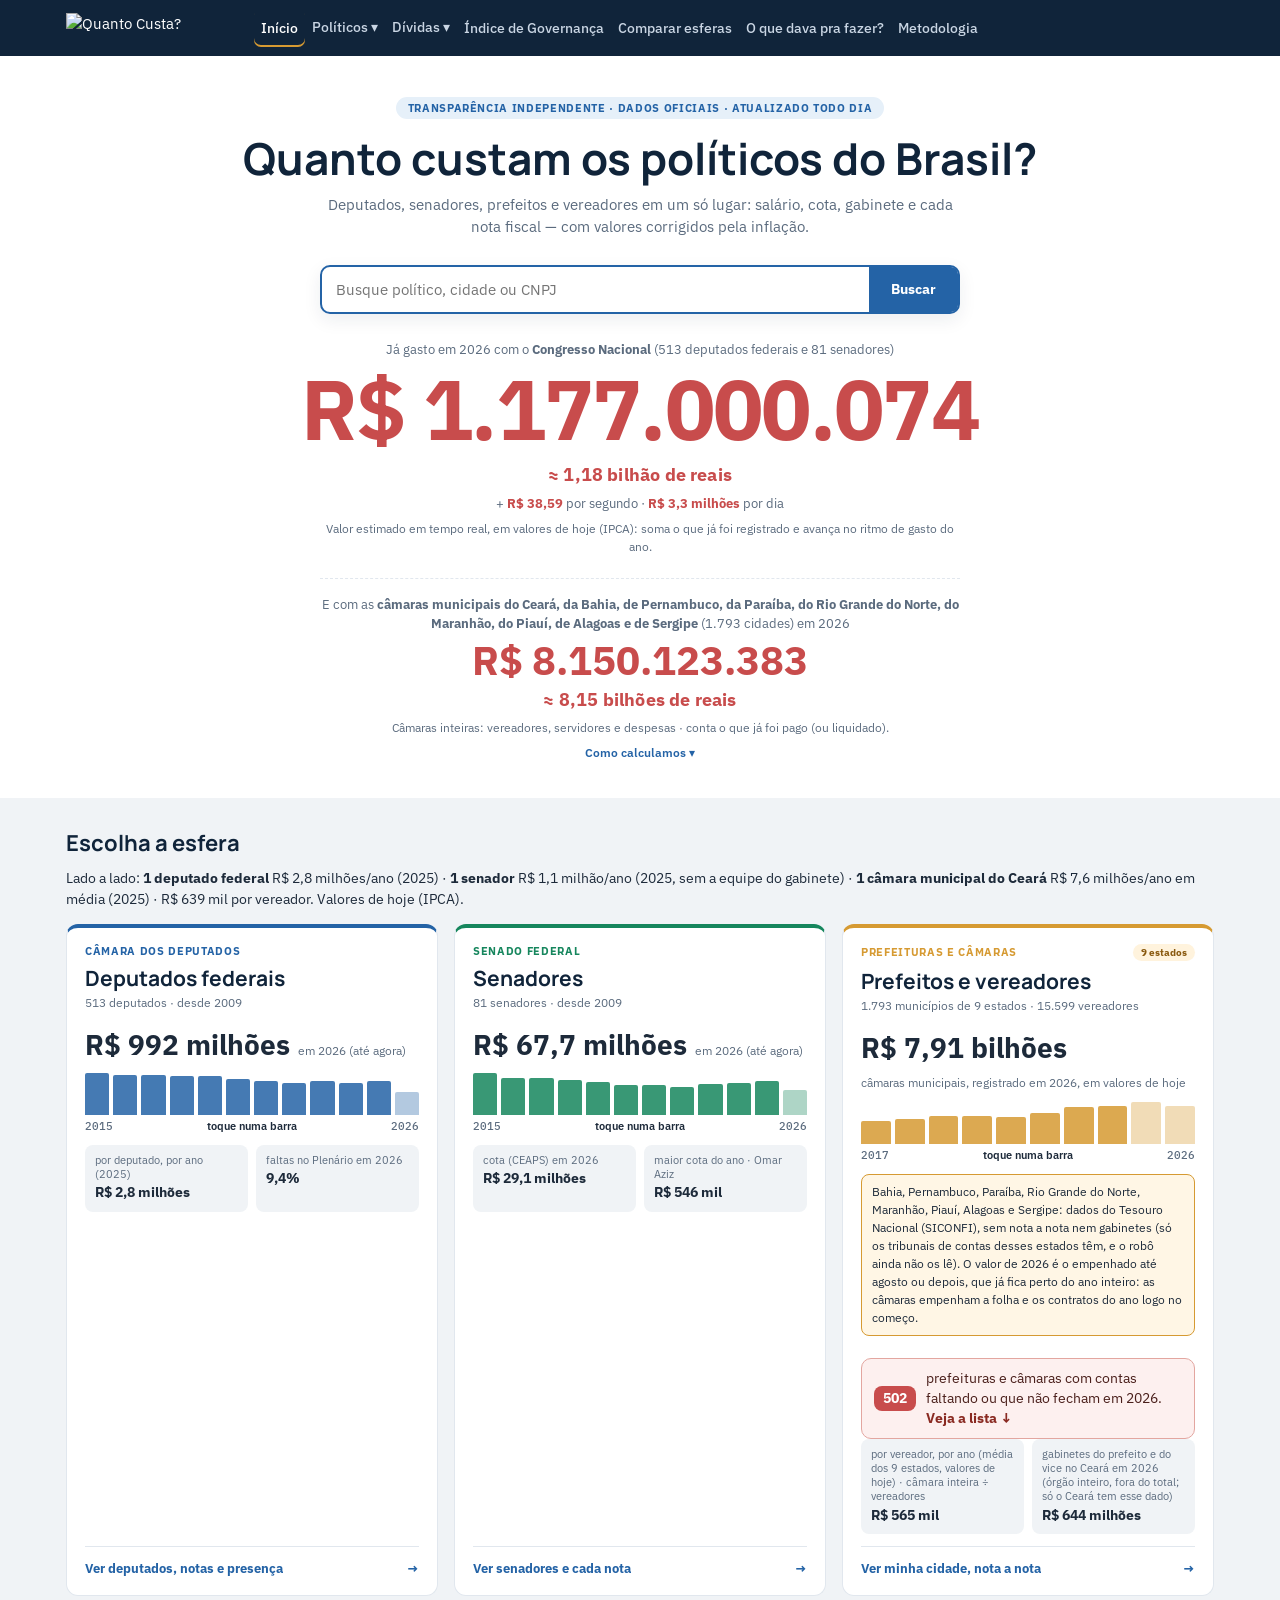
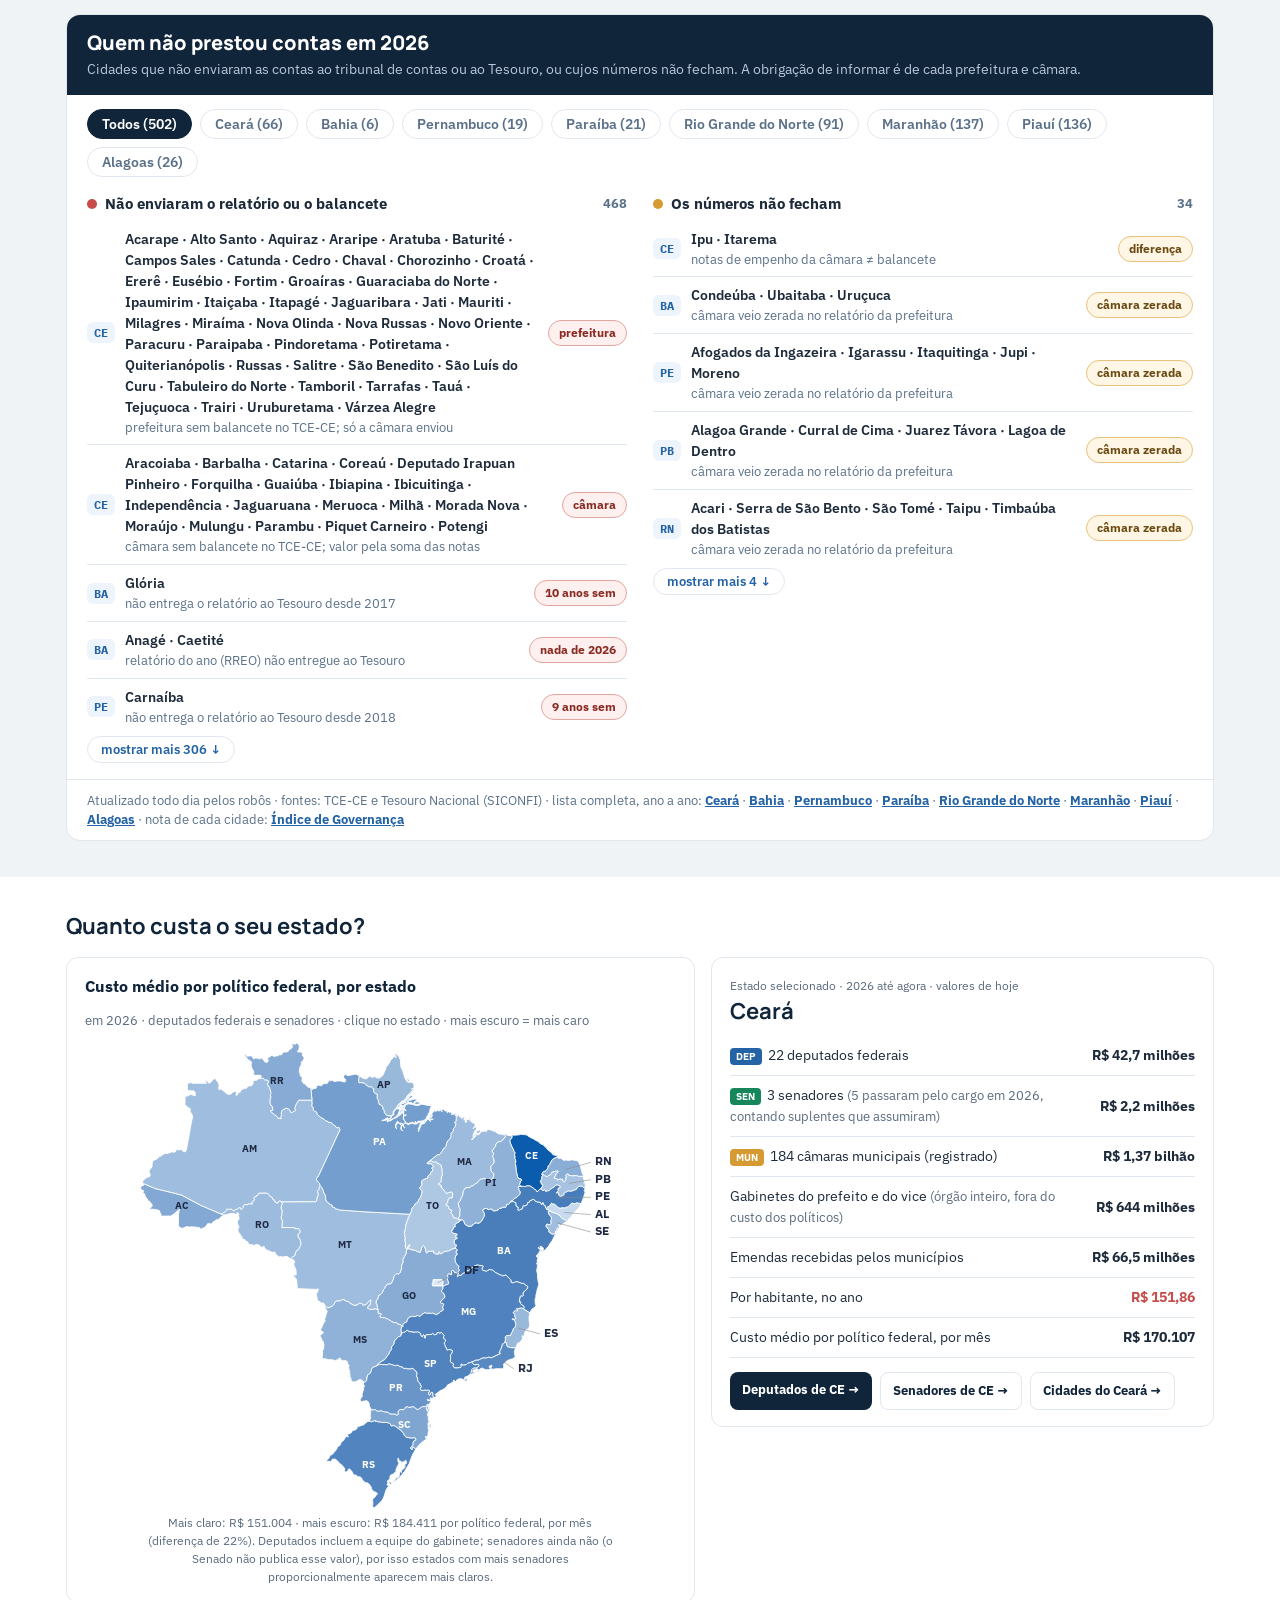
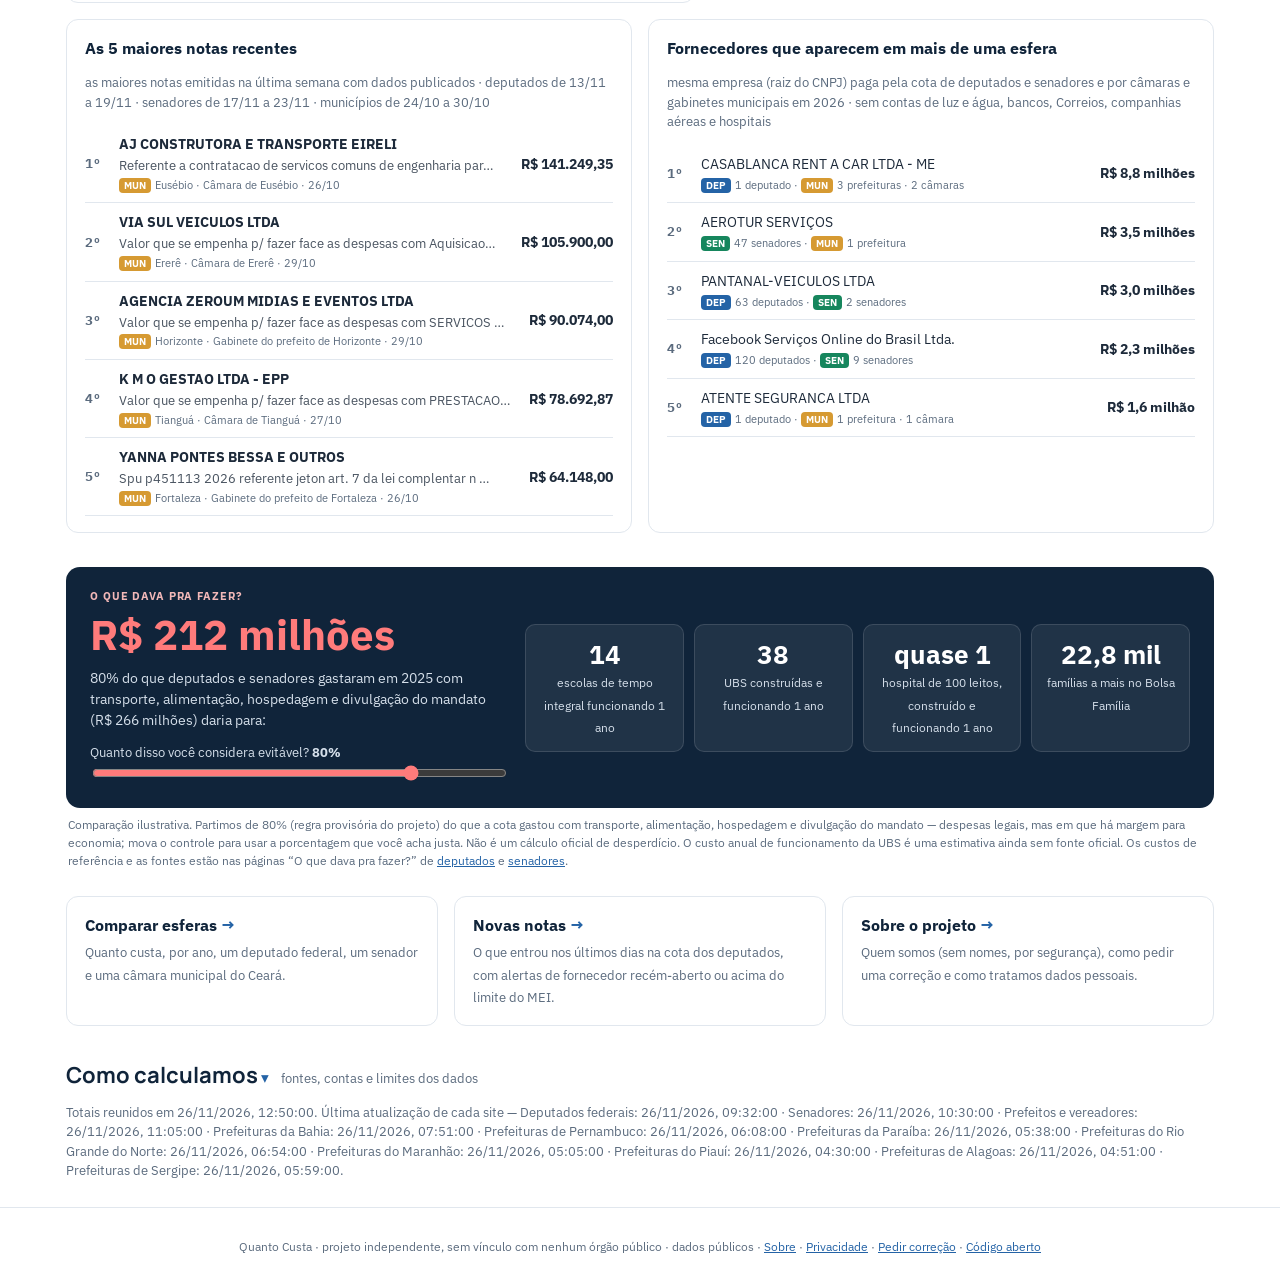
==== index.html @ ef76fec0 "Hub: valores do ano em andamento em valores de hoje (contadores, câmaras, gabinetes, mapa e painel)," ====
<!doctype html>
<html lang="pt-BR">
<head>
<meta charset="utf-8">
<meta name="viewport" content="width=device-width, initial-scale=1">
<title>Quanto Custa — quanto custam os políticos do Brasil</title>
<link rel="icon" href="https://quantocustaum.com/marca/favicon.svg" type="image/svg+xml">
<meta property="og:title" content="Quanto Custa — quanto custam os políticos do Brasil">
<meta property="og:description" content="Quanto custam os políticos do Brasil: deputados federais, senadores, prefeitos e vereadores em um só lugar, com dados oficiais atualizados todo dia e valores corrigidos pela inflação.">
<meta property="og:image" content="https://quantocustaum.com/og.png">
<meta property="og:url" content="https://quantocustaum.com/">
<meta property="og:type" content="website">
<meta property="og:locale" content="pt_BR">
<meta name="twitter:card" content="summary_large_image">
<meta property="og:site_name" content="Quanto Custa">
<meta name="twitter:title" content="Quanto Custa — quanto custam os políticos do Brasil">
<meta name="twitter:description" content="Deputados federais, senadores, prefeituras e câmaras municipais e deputados estaduais em um só lugar, com dados oficiais atualizados todo dia e corrigidos pela inflação.">
<link rel="canonical" href="https://quantocustaum.com/">
<meta name="description" content="Quanto custam os políticos do Brasil: deputados federais, senadores, prefeitos e vereadores em um só lugar, com dados oficiais atualizados todo dia e valores corrigidos pela inflação.">
<link rel="preconnect" href="https://fonts.googleapis.com">
<link rel="preconnect" href="https://fonts.gstatic.com" crossorigin>
<link href="https://fonts.googleapis.com/css2?family=IBM+Plex+Mono:wght@400;500;600;700&family=IBM+Plex+Sans:wght@400;500;600;700&family=Manrope:wght@600;700;800&display=swap" rel="stylesheet">
<link rel="stylesheet" href="hub.css?v=18">
<link rel="stylesheet" href="https://quantocustaum.com/marca/tokens.css?v=1">
<link rel="stylesheet" href="https://quantocustaum.com/marca/marca.css?v=1">
<script type="application/ld+json">
{"@context":"https://schema.org","@graph":[
{"@type":"Organization","@id":"https://quantocustaum.com/#org","name":"Quanto Custa","url":"https://quantocustaum.com","logo":"https://quantocustaum.com/og.png","sameAs":["https://github.com/projetoquantocusta1-alt","https://doi.org/10.5281/zenodo.24486227"]},
{"@type":"WebSite","@id":"https://quantocustaum.com/#site","url":"https://quantocustaum.com","name":"Quanto Custa","inLanguage":"pt-BR","publisher":{"@id":"https://quantocustaum.com/#org"}},
{"@type":"Dataset","name":"Quanto Custa — gasto público no Brasil","description":"Quanto custam os políticos do Brasil: deputados federais, senadores, prefeituras e câmaras municipais e deputados estaduais, com dados oficiais atualizados todo dia e corrigidos pela inflação.","url":"https://quantocustaum.com","identifier":"https://doi.org/10.5281/zenodo.24486227","sameAs":"https://doi.org/10.5281/zenodo.24486227","license":"https://creativecommons.org/licenses/by/4.0/","isAccessibleForFree":true,"inLanguage":"pt-BR","creator":{"@type":"Organization","name":"Sociedade do Progresso"},"keywords":["gasto público","transparência pública","dados abertos","deputados federais","senadores","prefeituras","câmaras municipais","deputados estaduais","orçamento público","Brasil"]}
]}
</script>
</head>
<body>
<header class="topo">
  <div class="topo-in">
    <a class="marca" href="./"><img class="marca-logo" src="https://quantocustaum.com/marca/logo-horizontal-negativo.svg" alt="Quanto Custa?" width="164" height="30"></a>
    <button class="hamb" id="hamb" aria-label="Abrir menu" aria-expanded="false" aria-controls="menu"><span></span><span></span><span></span></button>
    <nav id="menu">
      <a href="./" aria-current="page">Início</a>
      <div class="sub-menu" id="sub-pol">
        <button class="sub-bot" type="button" aria-haspopup="true" aria-expanded="false">Políticos <span aria-hidden="true">▾</span></button>
        <div class="sub-lista">
          <a href="https://quantocustaum.com/quanto-custa-deputados/">Deputados federais<small>513 deputados · Câmara dos Deputados</small></a>
          <a href="https://quantocustaum.com/quanto-custa-deputados-estaduais/">Deputados estaduais<small>por enquanto, Ceará, Bahia e Rio Grande do Norte</small></a>
          <a href="https://quantocustaum.com/quanto-custa-senadores/">Senadores<small>81 senadores · Senado Federal</small></a>
          <a href="https://quantocustaum.com/quanto-custa-municipios/">Prefeitos e vereadores<small>prefeituras e câmaras do Nordeste</small></a>
        </div>
      </div>
      <div class="sub-menu" id="sub-div">
        <button class="sub-bot" type="button" aria-haspopup="true" aria-expanded="false">Dívidas <span aria-hidden="true">▾</span></button>
        <div class="sub-lista">
          <a href="https://quantocustaum.com/quanto-custa-divida/">Dívida pública<small>o que o governo deve · juros, vencimentos, bancos</small></a>
          <a href="https://quantocustaum.com/quanto-custa-devedores/">Devedores da União<small>quem deve ao governo · Dívida Ativa (PGFN)</small></a>
        </div>
      </div>
      <a href="https://quantocustaum.com/indice/" title="Índice de Transparência e Governança Pública">Índice de Governança</a>
      <a href="#esferas">Comparar esferas</a>
      <a href="#dava">O que dava pra fazer?</a>
      <a href="#metodo">Metodologia</a>
    </nav>
  </div>
</header>

<main>
  <section class="hero">
    <div class="visitas-linha" data-visitas hidden><span class="visitas"><span class="vis-ponto" aria-hidden="true"></span><b></b> visitas ao Quanto Custa</span></div>
    <p class="selo">Transparência independente · dados oficiais · atualizado todo dia</p>
    <h1>Quanto custam os políticos do Brasil?</h1>
    <p class="sub-hero">Deputados, senadores, prefeitos e vereadores em um só lugar: salário, cota, gabinete e cada nota fiscal — com valores corrigidos pela inflação.</p>
    <form class="busca" id="busca" role="search" autocomplete="off">
      <input id="busca-q" type="search" placeholder="Busque político, cidade ou CNPJ" aria-label="Buscar político, cidade ou empresa" aria-controls="busca-lista">
      <button type="submit">Buscar</button>
      <ul class="busca-lista" id="busca-lista" role="listbox" hidden></ul>
    </form>
    <p class="cont-rot" id="cont-rot">Já gasto em <span class="ano">—</span> com o <b>Congresso Nacional</b> (513 deputados federais e 81 senadores)</p>
    <div class="contador num" id="contador" aria-live="off">—</div>
    <p class="extenso" id="contador-ext"></p>
    <p class="cont-ritmo" id="cont-ritmo"></p>
    <p class="cont-nota" id="cont-nota"></p>
    <div class="cont-mun" id="cont-mun" hidden>
      <p class="cont-rot" id="cont-mun-rot">E com as <b>câmaras municipais do Ceará</b> (184 cidades) em <span class="ano">—</span></p>
      <div class="contador2 num" id="contador-mun">—</div>
      <p class="extenso" id="contador-mun-ext"></p>
      <p class="cont-nota" id="cont-mun-resumo">Câmaras inteiras: vereadores, servidores e despesas · conta o que já foi pago (ou liquidado).</p>
      <details class="cont-mais"><summary>Como calculamos</summary><p class="cont-nota" id="cont-mun-nota"></p></details>
    </div>
  </section>

  <section class="faixa" id="esferas">
    <div class="largura">
      <h2 class="sec">Escolha a esfera</h2>
      <p class="comparar" id="comparar"></p>
      <div class="cartoes" id="cartoes">
        <p class="sub">Carregando…</p>
      </div>
      <section class="pend" id="pendencias" hidden aria-label="Quem não prestou contas"></section>
    </div>
  </section>

  <section class="largura" id="estados">
    <h2 class="sec">Quanto custa o seu estado?</h2>
    <div class="estados">
      <article class="painel">
        <h3>Custo médio por político federal, por estado</h3>
        <p class="sub">em <span class="ano-mapa">—</span> · deputados federais e senadores · clique no estado · mais escuro = mais caro</p>
        <div class="mapa-br" id="mapa"></div>
      </article>
      <article class="painel" id="uf-painel"><p class="sub">Escolha um estado no mapa.</p></article>
    </div>
  </section>

  <section class="largura destaques" id="destaques">
    <article class="painel">
      <h3>As 5 maiores notas recentes</h3>
      <p class="sub" id="top-notas-sub">as maiores notas emitidas na última semana com dados publicados · todas as esferas</p>
      <ol class="top-notas" id="top-notas"><li class="sub">Carregando…</li></ol>
    </article>
    <article class="painel">
      <h3>Fornecedores que aparecem em mais de uma esfera</h3>
      <p class="sub">mesma empresa (raiz do CNPJ) paga pela cota de deputados e senadores e por câmaras e gabinetes municipais em <span class="ano-mapa">—</span> · sem contas de luz e água, bancos, Correios, companhias aéreas e hospitais</p>
      <ol class="top-notas" id="multi"><li class="sub">Carregando…</li></ol>
    </article>
  </section>

  <section class="largura" id="dava">
    <div class="dava">
      <div class="dava-esq">
        <p class="dava-selo">O que dava pra fazer?</p>
        <div class="dava-valor num" id="dava-valor">—</div>
        <p class="dava-txt" id="dava-txt"></p>
        <label class="dava-ctl">Quanto disso você considera evitável? <b id="dava-pct-rot">80%</b>
          <input type="range" id="dava-pct" min="10" max="100" step="5" value="80" aria-label="Porcentagem considerada evitável"></label>
      </div>
      <div class="dava-itens" id="dava-itens"></div>
    </div>
    <p class="dava-nota">Comparação ilustrativa. Partimos de 80% (regra provisória do projeto) do que a cota gastou com transporte, alimentação, hospedagem e divulgação do mandato — despesas legais, mas em que há margem para economia; mova o controle para usar a porcentagem que você acha justa. Não é um cálculo oficial de desperdício. O custo anual de funcionamento da UBS é uma estimativa ainda sem fonte oficial. Os custos de referência e as fontes estão nas páginas “O que dava pra fazer?” de
      <a href="https://quantocustaum.com/quanto-custa-deputados/?pag=dava">deputados</a> e
      <a href="https://quantocustaum.com/quanto-custa-senadores/#dava">senadores</a>.</p>
  </section>

  <section class="largura rodape-cartoes">
    <a class="mini" href="#esferas"><b>Comparar esferas <i aria-hidden="true">→</i></b><span>Quanto custa, por ano, um deputado federal, um senador e uma câmara municipal do Ceará.</span></a>
    <a class="mini" href="https://quantocustaum.com/quanto-custa-deputados/?pag=novas"><b>Novas notas <i aria-hidden="true">→</i></b><span>O que entrou nos últimos dias na cota dos deputados, com alertas de fornecedor recém-aberto ou acima do limite do MEI.</span></a>
    <a class="mini" href="sobre/"><b>Sobre o projeto <i aria-hidden="true">→</i></b><span>Quem somos (sem nomes, por segurança), como pedir uma correção e como tratamos dados pessoais.</span></a>
  </section>

  <section class="largura metodo" id="metodo">
    <details class="metodo-box" id="metodo-box">
    <summary><h2 class="sec">Como calculamos</h2><span class="metodo-dica">fontes, contas e limites dos dados</span></summary>
    <ul>
      <li><b>Deputados federais</b>: salário, ajudas de custo, auxílio-moradia, cota parlamentar (CEAP) e verba de gabinete, com dados da Câmara dos Deputados.</li>
      <li><b>Senadores</b>: salário e cota parlamentar (CEAPS), com dados do Senado Federal. É um piso: a equipe do gabinete ainda não entra.</li>
      <li><b>Câmaras municipais do Ceará</b>: despesa realizada (empenhado menos anulações) da câmara inteira — salário dos vereadores, servidores e despesas da casa —, com dados do TCE-CE, conferida nota a nota contra o balancete. "Por vereador" é o custo da câmara inteira dividido pelo número de vereadores eleitos.</li>
      <li><b>Câmaras municipais dos outros estados do Nordeste</b> (Bahia, Pernambuco, Paraíba, Rio Grande do Norte, Maranhão, Piauí, Alagoas e Sergipe): despesa da função "Legislativa" no relatório que cada prefeitura entrega ao Tesouro Nacional (SICONFI), a cada dois meses. Esse relatório traz só totais por área: não tem nota a nota, fornecedores nem gabinetes. Cidades que não entregaram o relatório ficam de fora da soma e aparecem na lista "Quem não prestou contas".</li>
      <li><b>Gabinete do prefeito e do vice</b>: no TCE-CE são órgãos inteiros da prefeitura, que costumam incluir comunicação, cerimonial, procuradoria, assessorias e programas. Não são o custo do prefeito; por isso ficam fora do contador e aparecem numa linha própria. O salário individual do prefeito, do vice e dos vereadores não vem nos dados do TCE (a folha chega em lote, sem nomes).</li>
      <li><b>Contadores do ano</b>: o principal soma deputados federais e senadores; o das câmaras municipais é separado. Os dois avançam no ritmo de gasto do próprio ano até 31 de dezembro (estimativa). O das câmaras parte do que já foi <b>pago</b> (Ceará) ou <b>liquidado</b> (Tesouro), por isso pode ficar um pouco abaixo do valor <b>registrado</b> (empenhado) que aparece nos cartões e no mapa.</li>
      <li><b>Conferências antes de publicar</b>: o robô do hub não publica uma esfera enquanto o robô dela estiver rodando, se o número de vereadores não bater com a fonte ou se algum ano cair pela metade (sinal de coleta incompleta); nesses casos, mantém o último número bom.</li>
      <li><b>Mapa</b>: custo médio de um deputado federal ou senador do estado por mês, no ano em andamento (soma dos custos ÷ soma dos meses em exercício). As câmaras municipais entram no painel dos 9 estados do Nordeste; gabinetes e emendas, só no Ceará.</li>
      <li><b>Notas da semana</b>: em cada esfera, as notas emitidas nos 7 dias que terminam na nota mais recente já publicada (Câmara, Senado e TCE-CE publicam com atrasos diferentes). Folha de pessoal das prefeituras não entra. Valor de cada nota como publicado (sem correção).</li>
      <li><b>Fornecedores em mais de uma esfera</b>: empresas agrupadas pela raiz do CNPJ (8 primeiros dígitos, que junta matriz e filiais), com o que cada esfera pagou no ano.</li>
      <li><b>Barrinhas dos cartões</b>: custo de cada ano em valores de hoje, corrigidos pelo IPCA (Banco Central). A última barra, mais clara, é o ano em andamento.</li>
    </ul>
    </details>
    <p class="sub" id="atualizacao"></p>
  </section>
</main>

<dialog class="empresa" id="empresa"><button class="fechar" id="empresa-fechar" aria-label="Fechar">×</button><div id="empresa-corpo"></div></dialog>

<footer class="rodape">Quanto Custa · projeto independente, sem vínculo com nenhum órgão público · dados públicos · <a href="https://quantocustaum.com/sobre/">Sobre</a> · <a href="https://quantocustaum.com/privacidade/">Privacidade</a> · <a href="https://github.com/projetoquantocusta1-alt/projetoquantocusta1-alt.github.io/issues">Pedir correção</a> · <a href="https://github.com/projetoquantocusta1-alt/projetoquantocusta1-alt.github.io">Código aberto</a></footer>

<script src="vendor/mapa-brasil.js"></script>
<script src="referencias.js?v=1"></script>
<script src="menu.js?v=1"></script>
<script src="hub.js?v=30"></script>
<!-- contador de visitas sem cookies e sem dados pessoais (GoatCounter) -->
<script data-goatcounter="https://quantocustaum.goatcounter.com/count" async src="https://gc.zgo.at/count.js"></script>
<script>/* número de visitas: selo no topo (ou no rodapé, se a página não tiver selo); some se o GoatCounter não responder */
(function () {
  fetch("https://quantocustaum.goatcounter.com/counter/TOTAL.json").then(function (r) { return r.ok ? r.json() : null; }).then(function (d) {
    var n = d && parseInt(String(d.count || "").replace(/\D/g, ""), 10);
    if (!n) return;
    var fmt = function (x) { return x.toLocaleString("pt-BR"); };
    var alvo = document.querySelector("[data-visitas]");
    if (alvo) {
      var b = alvo.querySelector("b"); alvo.hidden = false;
      alvo.querySelector(".visitas").lastChild.textContent = n === 1 ? " visita ao Quanto Custa" : " visitas ao Quanto Custa";
      if (window.matchMedia && matchMedia("(prefers-reduced-motion: reduce)").matches) { b.textContent = fmt(n); return; }
      var t0 = null, dur = 1200;
      (function passo(t) { if (!t0) t0 = t; var k = Math.min(1, (t - t0) / dur); b.textContent = fmt(Math.round(n * (1 - Math.pow(1 - k, 3)))); if (k < 1) requestAnimationFrame(passo); })(performance.now());
      return;
    }
    var rod = document.querySelector(".rodape"); if (!rod) return;
    var s = document.createElement("span"); s.id = "qc-visitas"; s.textContent = " · " + fmt(n) + (n === 1 ? " visita" : " visitas"); rod.appendChild(s);
  }).catch(function () {});
})();
</script>
</body>
</html>
---- hub.css ----
/* Quanto Custa — hub (mesmas cores dos três sites) */
:root {
  --marinho: #10243A; --azul: #2463A6; --azul-esc: #2463A6; --cinza: #F0F3F6; --verde: #16865D; --amarelo: #D69A32; --vermelho: #C84C4C;
  --tinta: #1D2A3A; --suave: #5B6B7E; --linha: #E1E7EE; --painel: #FFFFFF; --fundo: #FFFFFF;
  --dep: #2463A6; --sen: #16865D; --mun: #D69A32;
  --serif: Manrope, "Segoe UI", system-ui, sans-serif; --sans: "IBM Plex Sans", system-ui, -apple-system, "Segoe UI", sans-serif; --mono: "IBM Plex Mono", ui-monospace, monospace;
}
* { box-sizing: border-box; }
html { scroll-behavior: smooth; }
section[id] { scroll-margin-top: 64px; }
body { margin: 0; background: var(--fundo); color: var(--tinta); font: 15px/1.5 var(--sans); }
a { color: var(--azul-esc); }
.num { font-variant-numeric: tabular-nums; }
.sub { color: var(--suave); font-size: 13px; }
.largura { width: min(1180px, 100%); margin: 0 auto; padding: 0 16px; }

/* topo */
.topo { background: var(--marinho); color: #fff; position: sticky; top: 0; z-index: 20; }
.topo-in { width: min(1180px, 100%); margin: 0 auto; padding: 0 16px; display: flex; align-items: center; gap: 24px; min-height: 56px; }
.marca { display: flex; align-items: center; gap: 10px; color: #fff; text-decoration: none; white-space: nowrap; }
.logo { display: grid; place-items: center; width: 30px; height: 30px; border-radius: 7px; background: var(--vermelho); font: 800 12px var(--sans); }
#menu { display: flex; gap: 0; flex-wrap: wrap; }
#menu a { color: #C9D5E3; text-decoration: none; font-size: 14px; font-weight: 500; padding: 8px 7px; border-radius: 7px; white-space: nowrap; }
#menu a:hover { color: #fff; background: rgba(255,255,255,.08); }
#menu a[aria-current] { color: #fff; box-shadow: inset 0 -2px 0 var(--amarelo); }
.hamb { display: none; margin-left: auto; background: none; border: 0; padding: 8px; cursor: pointer; }
.hamb span { display: block; width: 22px; height: 2px; background: #fff; margin: 5px 0; border-radius: 2px; }

/* hero e contador */
.hero { text-align: center; padding: 40px 16px 34px; max-width: 980px; margin: 0 auto; }
.selo { display: inline-block; margin: 0 0 14px; padding: 4px 12px; border-radius: 999px; background: #E6F0F9; color: var(--azul-esc); font: 700 11px var(--sans); letter-spacing: .06em; text-transform: uppercase; }
h1 { font: 700 clamp(28px, 4.4vw, 44px)/1.15 var(--serif); color: var(--marinho); margin: 0 0 10px; }
.sub-hero { color: var(--suave); max-width: 640px; margin: 0 auto 26px; }
.cont-rot { margin: 0; color: var(--suave); font-size: 13px; }
.contador { font: 800 clamp(38px, 8.6vw, 84px)/1.05 var(--sans); color: var(--vermelho); letter-spacing: -.02em; margin: 6px 0 8px; overflow-wrap: anywhere; }
.cont-ritmo { margin: 0; font-size: 13px; color: var(--suave); }
.cont-ritmo b { color: var(--vermelho); }
.cont-nota { margin: 6px auto 0; font-size: 12px; color: var(--suave); max-width: 640px; }
.cont-mais { margin: 4px auto 0; max-width: 640px; }
.cont-mais summary { cursor: pointer; font-size: 12px; font-weight: 600; color: var(--azul-esc); list-style: none; display: inline-block; padding: 2px 6px; border-radius: 6px; }
.cont-mais summary::-webkit-details-marker { display: none; }
.cont-mais summary::after { content: " ▾"; }
.cont-mais[open] summary::after { content: " ▴"; }
.cont-mais summary:focus-visible { outline: 2px solid currentColor; outline-offset: 2px; }

/* esferas */
.faixa { background: var(--cinza); padding: 30px 0 36px; }
h2.sec { font: 700 22px var(--serif); color: var(--marinho); margin: 0 0 16px; }
.cartoes { display: grid; grid-template-columns: repeat(3, minmax(0, 1fr)); gap: 16px; }
.cartao { background: var(--painel); border: 1px solid var(--linha); border-top: 4px solid var(--c); border-radius: 12px; padding: 16px 18px; display: flex; flex-direction: column; min-width: 0; }
.cartao .k { display: flex; justify-content: space-between; align-items: center; gap: 8px; font: 700 11px var(--sans); letter-spacing: .06em; text-transform: uppercase; color: var(--c); }
.cartao .tag { background: #FFF3DD; color: #8A5A10; border-radius: 999px; padding: 2px 8px; font-size: 10px; letter-spacing: 0; text-transform: none; }
.cartao h3 { font: 700 21px var(--serif); color: var(--marinho); margin: 6px 0 2px; }
.cartao .quem { margin: 0; color: var(--suave); font-size: 12px; }
.cartao .valor { display: flex; align-items: baseline; gap: 8px; margin: 14px 0 10px; flex-wrap: wrap; }
.cartao .valor b { font: 800 28px var(--sans); color: var(--tinta); }
.cartao .valor span { font-size: 12px; color: var(--suave); }
.barras { display: flex; align-items: flex-end; gap: 4px; height: 42px; margin-bottom: 12px; }
.barras i { flex: 1; background: var(--c); border-radius: 2px 2px 0 0; min-height: 3px; opacity: .85; }
.barras i.parcial { opacity: .35; }
.barras i:hover { opacity: 1; }
.inds { display: grid; grid-template-columns: 1fr 1fr; gap: 8px; margin-bottom: 12px; }
.ind { background: var(--cinza); border-radius: 8px; padding: 8px 10px; min-width: 0; }
.ind small { display: block; color: var(--suave); font-size: 11px; line-height: 1.3; }
.ind b { font-size: 14px; }
.cartao .aviso { font-size: 12px; background: #FFF6E5; border: 1px solid var(--amarelo); border-radius: 8px; padding: 8px 10px; margin: 0 0 12px; }
.cartao a.ir { margin-top: auto; padding-top: 12px; border-top: 1px solid var(--linha); display: flex; justify-content: space-between; text-decoration: none; font-weight: 700; font-size: 13px; color: var(--azul-esc); }
.cartao a.ir:hover span { text-decoration: underline; }

/* o que dava pra fazer */
#dava { padding-top: 34px; }
.dava { background: var(--marinho); color: #fff; border-radius: 14px; padding: 22px 24px; display: grid; grid-template-columns: minmax(0, 1fr) minmax(0, 1.6fr); gap: 20px; align-items: center; }
.dava-selo { margin: 0; font: 700 11px var(--sans); letter-spacing: .08em; text-transform: uppercase; color: #F2B8B8; }
.dava-valor { font: 800 clamp(30px, 5vw, 42px) var(--sans); color: #FF7B7B; margin: 4px 0 6px; }
.dava-txt { margin: 0; color: #D5DFEA; font-size: 14px; }
.dava-itens { display: grid; grid-template-columns: repeat(4, minmax(0, 1fr)); gap: 10px; }
.dava-item { background: rgba(255,255,255,.07); border: 1px solid rgba(255,255,255,.12); border-radius: 10px; padding: 12px; text-align: center; }
.dava-item b { display: block; font: 800 26px var(--sans); }
.dava-item span { font-size: 12px; color: #D5DFEA; }
.dava-nota { font-size: 12px; color: var(--suave); margin: 8px 2px 0; }

/* rodapé */
.rodape-cartoes { display: grid; grid-template-columns: repeat(3, minmax(0, 1fr)); gap: 16px; margin-top: 26px; }
.mini { border: 1px solid var(--linha); border-radius: 12px; padding: 16px 18px; text-decoration: none; color: var(--tinta); background: var(--painel); }
.mini b { display: block; font-size: 16px; color: var(--marinho); margin-bottom: 4px; }
.mini span { font-size: 13px; color: var(--suave); }
.mini:hover { border-color: var(--azul); }
.metodo { margin-top: 34px; }
.metodo ul { padding-left: 20px; margin: 0 0 10px; }
.metodo li { margin-bottom: 6px; }
.rodape { text-align: center; color: var(--suave); font-size: 12px; padding: 30px 16px; margin-top: 26px; border-top: 1px solid var(--linha); }

/* busca */
.busca { position: relative; display: flex; max-width: 640px; margin: 0 auto 26px; border: 2px solid var(--azul); border-radius: 10px; background: #fff; box-shadow: 0 6px 18px rgba(20,40,63,.08); }
.busca input { flex: 1; min-width: 0; border: 0; padding: 13px 14px; font: 15px var(--sans); background: transparent; border-radius: 10px; }
.busca input:focus { outline: none; }
.busca button { border: 0; background: var(--azul); color: #fff; font: 700 14px var(--sans); padding: 0 22px; border-radius: 0 7px 7px 0; cursor: pointer; }
.busca-lista { position: absolute; top: calc(100% + 6px); left: 0; right: 0; z-index: 10; list-style: none; margin: 0; padding: 6px; background: #fff; border: 1px solid var(--linha); border-radius: 10px; box-shadow: 0 12px 28px rgba(20,40,63,.16); text-align: left; max-height: 380px; overflow: auto; }
.busca-lista li a { display: flex; align-items: center; gap: 10px; padding: 8px 10px; border-radius: 7px; text-decoration: none; color: var(--tinta); }
.busca-lista li a:hover, .busca-lista li a.ativo { background: #EEF4FB; }
.busca-lista .t { flex: none; font: 700 10px var(--sans); color: #fff; border-radius: 4px; padding: 2px 6px; background: var(--c); }
.busca-lista small { display: block; color: var(--suave); font-size: 12px; }
.busca-lista .vazio { padding: 10px; color: var(--suave); font-size: 13px; }

/* estados */
#estados { padding-top: 34px; }
.estados { display: grid; grid-template-columns: minmax(0, 1.25fr) minmax(0, 1fr); gap: 16px; align-items: start; }
.painel { background: var(--painel); border: 1px solid var(--linha); border-radius: 12px; padding: 16px 18px; min-width: 0; }
.painel h3 { margin: 0; font-size: 16px; color: var(--marinho); }
.mapa-br { max-width: 480px; margin: 8px auto 0; }
.mapa-br svg { width: 100%; height: auto; display: block; }
.mapa-br path { stroke: #fff; stroke-width: 1.2; cursor: pointer; transition: fill .15s; outline: none; }
.mapa-br path:hover, .mapa-br path:focus-visible { fill: #ffd84d !important; }
.mapa-br path.sel { fill: #0b5cad !important; }
.mapa-br .uf-rot { font: 700 14px "IBM Plex Sans", sans-serif; fill: #1f2a44; text-anchor: middle; pointer-events: none; }
.mapa-br .uf-rot.claro { fill: #fff; }
.mapa-br .uf-rot.fora { pointer-events: auto; cursor: pointer; text-anchor: start; font-size: 17px; }
.mapa-br .uf-rot.fora.sel { fill: #0b5cad; text-decoration: underline; }
.mapa-br .uf-linha { stroke: #8a8886; stroke-width: .8; }
.uf-cab small { color: var(--suave); font-size: 12px; }
.uf-cab h3 { font: 700 22px var(--serif); margin: 0 0 10px; }
.uf-linhas { width: 100%; border-collapse: collapse; font-size: 14px; }
.uf-linhas td { padding: 9px 0; border-bottom: 1px solid var(--linha); vertical-align: middle; }
.uf-linhas td.v { text-align: right; font-weight: 700; white-space: nowrap; padding-left: 10px; }
.uf-linhas .t { display: inline-block; font: 700 10px var(--sans); color: #fff; border-radius: 4px; padding: 2px 6px; background: var(--c); margin-right: 6px; }
.uf-linhas .vermelho { color: var(--vermelho); }
.uf-links { display: flex; flex-wrap: wrap; gap: 8px; margin-top: 14px; }
.uf-links a { background: var(--marinho); color: #fff; text-decoration: none; font-weight: 700; font-size: 13px; padding: 8px 12px; border-radius: 8px; }
.uf-links a.sec2 { background: #fff; color: var(--marinho); border: 1px solid var(--linha); }

/* destaques */
.destaques { display: grid; grid-template-columns: minmax(0, 1fr) minmax(0, 1fr); gap: 16px; margin-top: 16px; }
.top-notas { list-style: none; margin: 10px 0 0; padding: 0; counter-reset: n; }
.top-notas > li { counter-increment: n; display: grid; grid-template-columns: 26px minmax(0, 1fr) auto; gap: 8px; align-items: center; padding: 9px 0; border-bottom: 1px solid var(--linha); }
.top-notas > li::before { content: counter(n) "º"; font: 700 13px var(--mono); color: var(--suave); }
.top-notas > li.sub { display: block; border: 0; }
.top-notas > li.sub::before { content: none; }
.top-notas .o { font-size: 14px; overflow-wrap: anywhere; }
.top-notas .o a { color: var(--tinta); text-decoration: none; }
.top-notas .o a:hover { text-decoration: underline; }
.top-notas .q { display: block; font-size: 11px; color: var(--suave); margin-top: 2px; }
.top-notas .v { font: 700 14px var(--sans); white-space: nowrap; }
.etq { display: inline-block; font: 700 10px var(--sans); color: #fff; border-radius: 4px; padding: 1px 5px; margin-right: 4px; background: var(--c); }
button.link { background: none; border: 0; padding: 0; font: inherit; color: var(--tinta); text-align: left; cursor: pointer; }
button.link:hover { text-decoration: underline; }

/* ficha da empresa */
dialog.empresa { border: 0; border-radius: 14px; padding: 22px; width: min(620px, calc(100% - 24px)); box-shadow: 0 20px 60px rgba(20,40,63,.3); }
dialog.empresa::backdrop { background: rgba(20,40,63,.55); }
.empresa .fechar { position: absolute; top: 10px; right: 12px; border: 0; background: var(--cinza); width: 32px; height: 32px; border-radius: 50%; font-size: 20px; cursor: pointer; }
.empresa h3 { font: 700 22px var(--serif); margin: 0 30px 2px 0; color: var(--marinho); }
.empresa table { width: 100%; border-collapse: collapse; margin-top: 12px; font-size: 14px; }
.empresa td { padding: 9px 0; border-bottom: 1px solid var(--linha); }
.empresa td.v { text-align: right; font-weight: 700; white-space: nowrap; padding-left: 10px; }
.empresa td a { font-size: 12px; margin-left: 6px; }

@media (max-width: 980px) {
  .destaques { grid-template-columns: 1fr; }
  .estados { grid-template-columns: 1fr; }
  .cartoes, .rodape-cartoes { grid-template-columns: 1fr; }
  .dava { grid-template-columns: 1fr; }
}
@media (max-width: 1179px) {
  #menu a { padding: 8px 11px; }
  .hamb { display: block; }
  #menu { display: none; position: absolute; left: 0; right: 0; top: 56px; background: var(--marinho); flex-direction: column; padding: 8px 16px 14px; }
  #menu.aberto { display: flex; }
  .topo-in { position: relative; }
}
@media (max-width: 560px) {
  .dava-itens { grid-template-columns: 1fr 1fr; }
  .hero { padding-top: 28px; }
  .busca button { padding: 0 14px; }
  .mapa-br .uf-rot { font-size: 20px; } .mapa-br .uf-rot.fora { font-size: 21px; }
}

/* leitura por extenso abaixo dos números grandes */
.hero .extenso { font-size: 18px; }
.extenso { margin: 2px 0 6px; font-size: 15px; font-weight: 700; color: #C84C4C; letter-spacing: .01em; }
.extenso:empty { display: none; }

/* contador das câmaras do Ceará (separado do Congresso) */
.cont-mun { margin: 22px auto 0; padding-top: 16px; border-top: 1px dashed var(--linha); max-width: 640px; }
.contador2 { font: 800 clamp(26px, 5vw, 40px)/1.1 var(--sans); color: var(--vermelho); margin: 4px 0; }
.comparar { margin: -6px 0 14px; font-size: 14px; color: var(--tinta); }
.dava-ctl { display: block; margin-top: 12px; font-size: 13px; color: #D5DFEA; }
.dava-ctl input { width: 100%; accent-color: #FF7B7B; }
.mapa-leg { font-size: 12px; color: var(--suave); text-align: center; margin: 6px 0 0; }
.volta a { color: #C9D5E3; text-decoration: none; font-size: 14px; font-weight: 500; padding: 8px 11px; border-radius: 7px; white-space: nowrap; }
.volta a:hover { color: #fff; background: rgba(255,255,255,.08); }

/* contador de visitas no topo */
.visitas-linha { margin: 0 0 12px; }
.visitas { display: inline-flex; align-items: center; gap: 8px; padding: 5px 13px 5px 11px; border: 1px solid rgba(20,40,63,.14); border-radius: 999px; background: #fff; color: #4a5a6e; font-size: 13px; line-height: 1.3; box-shadow: 0 1px 3px rgba(20,40,63,.07); }
.visitas b { font-family: "IBM Plex Mono", ui-monospace, monospace; color: #10243A; font-weight: 700; font-variant-numeric: tabular-nums; }
.vis-ponto { flex: none; width: 8px; height: 8px; border-radius: 50%; background: #16865D; box-shadow: 0 0 0 0 rgba(22,134,93,.5); animation: visPulso 2.2s infinite; }
@keyframes visPulso { 70% { box-shadow: 0 0 0 7px rgba(22,134,93,0); } 100% { box-shadow: 0 0 0 0 rgba(22,134,93,0); } }
@media (prefers-reduced-motion: reduce) { .vis-ponto { animation: none; } }

/* menu "Políticos": deputados federais e estaduais, senadores, prefeitos e vereadores */
.sub-menu { position: relative; }
.sub-bot { background: none; border: 0; color: #C9D5E3; font: 500 14px var(--sans); padding: 8px 7px; border-radius: 7px; cursor: pointer; white-space: nowrap; }
.sub-bot:hover, .sub-menu:focus-within .sub-bot { color: #fff; background: rgba(255,255,255,.08); }
.sub-lista { display: none; position: absolute; top: 100%; left: 0; z-index: 30; min-width: 270px; padding: 6px; margin-top: 4px; background: #fff; border-radius: 10px; box-shadow: 0 12px 32px rgba(20,40,63,.22); }
.sub-menu:hover .sub-lista, .sub-menu:focus-within .sub-lista, .sub-menu.aberto .sub-lista { display: block; }
.sub-menu::after { content: ""; position: absolute; left: 0; right: 0; top: 100%; height: 8px; } /* ponte para o mouse não "cair" no vão */
#menu .sub-lista a { display: block; color: var(--marinho); font-weight: 700; padding: 9px 12px; border-radius: 7px; white-space: normal; }
#menu .sub-lista a small { display: block; font-weight: 500; font-size: 12px; color: var(--suave); }
#menu .sub-lista a:hover { background: #E6F0F9; color: var(--marinho); }
@media (max-width: 1179px) {
  .sub-bot { display: none; }
  .sub-lista { display: block; position: static; box-shadow: none; background: none; padding: 0; margin: 0; min-width: 0; }
  #sub-div::before { content: "Dívidas"; }
  .sub-menu::before { content: "Políticos"; display: block; font: 700 11px var(--sans); letter-spacing: .08em; text-transform: uppercase; color: #8FA3B8; padding: 10px 11px 2px; }
  #menu .sub-lista a { padding-left: 22px !important; }
  #menu .sub-lista a { color: #C9D5E3; font-weight: 500; padding: 8px 11px; }
  #menu .sub-lista a small { color: #8FA3B8; }
  #menu .sub-lista a:hover { background: rgba(255,255,255,.08); color: #fff; }
}
.aviso.diverg { background: #FDF0EF; border-color: #E3A6A0; color: #4a1f1b; }
.aviso.diverg a { color: #8a2a22; }

/* cartão dos municípios: parte de cada estado */
.cartao .partes { display: flex; flex-wrap: wrap; gap: 4px 16px; margin: -4px 0 10px; font-size: 13px; color: var(--muted, #5B7189); }
.cartao .partes b { color: var(--ink, #10243A); }

/* lista "Quem não prestou contas" */
.chamada-pend { display: flex; align-items: center; gap: 10px; background: #FDF0EF; border: 1px solid #E3A6A0; border-radius: 10px; padding: 9px 12px; margin: 10px 0 0; font-size: 13.5px; color: #4a1f1b; text-decoration: none; }
.chamada-pend .n { background: #C84C4C; color: #fff; font-weight: 700; border-radius: 8px; padding: 2px 9px; font-size: 14px; }
.chamada-pend b { color: #8a2a22; }
.pend { margin-top: 18px; background: var(--painel, #fff); border: 1px solid var(--linha); border-radius: 14px; overflow: hidden; scroll-margin-top: 16px; }
.pend .p-cab { background: #10243A; color: #fff; padding: 16px 20px; }
.pend .p-cab h3 { margin: 0 0 4px; font: 800 20px/1.2 Manrope, system-ui, sans-serif; color: #fff; }
.pend .p-cab p { margin: 0; color: #B8C7D8; font-size: 13.5px; }
.pend .abas { display: flex; flex-wrap: wrap; gap: 8px; padding: 14px 20px 0; }
.pend .aba { border: 1px solid var(--linha); background: transparent; border-radius: 999px; padding: 5px 14px; font: 600 13.5px "IBM Plex Sans", system-ui, sans-serif; color: var(--muted, #5B7189); cursor: pointer; }
.pend .aba.on { background: #10243A; border-color: #10243A; color: #fff; }
.pend .grupos { display: grid; grid-template-columns: repeat(auto-fit, minmax(300px, 1fr)); gap: 0 26px; padding: 4px 20px 6px; }
.pend .grupo { padding: 12px 0 6px; }
.pend .g-tit { display: flex; align-items: center; gap: 8px; font-weight: 700; font-size: 14.5px; margin-bottom: 6px; }
.pend .bola { width: 10px; height: 10px; border-radius: 50%; flex: none; }
.pend .q { margin-left: auto; color: var(--muted, #5B7189); font-size: 13px; }
.pend ul { list-style: none; margin: 0; padding: 0; }
.pend li { display: grid; grid-template-columns: auto minmax(0, 1fr) auto; gap: 10px; align-items: center; padding: 8px 0; border-top: 1px solid var(--linha); font-size: 14px; }
.pend li:first-child { border-top: 0; }
.pend .uf { font: 700 11.5px "IBM Plex Mono", ui-monospace, monospace; background: #EEF4FB; color: #2463A6; border-radius: 6px; padding: 3px 7px; }
.pend .cid { font-weight: 600; min-width: 0; }
.pend .cid small { display: block; font-weight: 400; color: var(--muted, #5B7189); font-size: 12.5px; }
.pend .st { font-size: 12px; font-weight: 700; border-radius: 999px; padding: 3px 10px; white-space: nowrap; }
.pend .st.v { background: #FDF0EF; color: #8a2a22; border: 1px solid #E3A6A0; }
.pend .st.a { background: #FFF6E5; color: #6b4a12; border: 1px solid #E8C27A; }
.pend .st.c { background: #F1F4F7; color: #5B7189; border: 1px solid var(--linha); }
.pend .pend-mais { display: inline-block; margin: 2px 0 4px; border: 1px solid var(--linha); background: transparent; border-radius: 999px; padding: 4px 13px; font: 600 13px "IBM Plex Sans", system-ui, sans-serif; color: #2463A6; cursor: pointer; }
.pend .pend-mais:hover { background: #EEF4FB; }
.pend .p-rod { border-top: 1px solid var(--linha); padding: 11px 20px; color: var(--muted, #5B7189); font-size: 12.5px; }
.pend .p-rod a { font-weight: 700; }

/* "Como calculamos" recolhível */
.metodo-box > summary { list-style: none; cursor: pointer; display: flex; flex-wrap: wrap; align-items: baseline; gap: 4px 12px; }
.metodo-box > summary::-webkit-details-marker { display: none; }
.metodo-box > summary .sec { margin-bottom: 0; }
.metodo-box > summary .sec::after { content: " ▾"; color: var(--azul); font-size: .7em; }
.metodo-box[open] > summary .sec::after { content: " ▴"; }
.metodo-dica { font-size: 13px; color: var(--suave); }
.metodo-box[open] > summary { margin-bottom: 12px; }
.metodo-box > summary:focus-visible { outline: 2px solid var(--azul); outline-offset: 4px; border-radius: 6px; }

/* cartões do rodapé: seta indica que são links */
.mini b i { font-style: normal; color: var(--azul); transition: transform .15s; display: inline-block; }
.mini:hover b i { transform: translateX(3px); }

/* celular: listas sem coluna apertada */
@media (max-width: 560px) {
  .top-notas > li { grid-template-columns: 26px minmax(0, 1fr); align-items: start; row-gap: 2px; }
  .top-notas > li::before { padding-top: 2px; }
  .top-notas .v { grid-column: 2; }
  .pend li { grid-template-columns: auto minmax(0, 1fr); row-gap: 6px; }
  .pend li .uf { grid-row: 1; grid-column: 1; justify-self: start; }
  .pend li .st { grid-row: 1; grid-column: 2; justify-self: start; }
  .pend li .cid { grid-row: 2; grid-column: 1 / -1; }
}

/* barrinhas: anos embaixo e ano/valor da barra escolhida */
.barras-box { margin-bottom: 12px; }
.barras-box .barras { margin-bottom: 4px; }
.barras i { cursor: pointer; }
.barras i.on { opacity: 1; box-shadow: 0 0 0 2px var(--painel, #fff), 0 0 0 3px var(--c); }
.barras-anos { display: flex; justify-content: space-between; gap: 8px; font: 500 11px var(--mono); color: var(--suave); }
.barras-leg { text-align: center; font-family: var(--sans); font-weight: 600; color: var(--tinta); }

/* maiores notas: fornecedor em destaque, descrição embaixo */
.top-notas .o a.forn { font-weight: 700; }
.top-notas .desc { display: block; font-size: 12.5px; color: var(--tinta); opacity: .8; margin-top: 1px; }
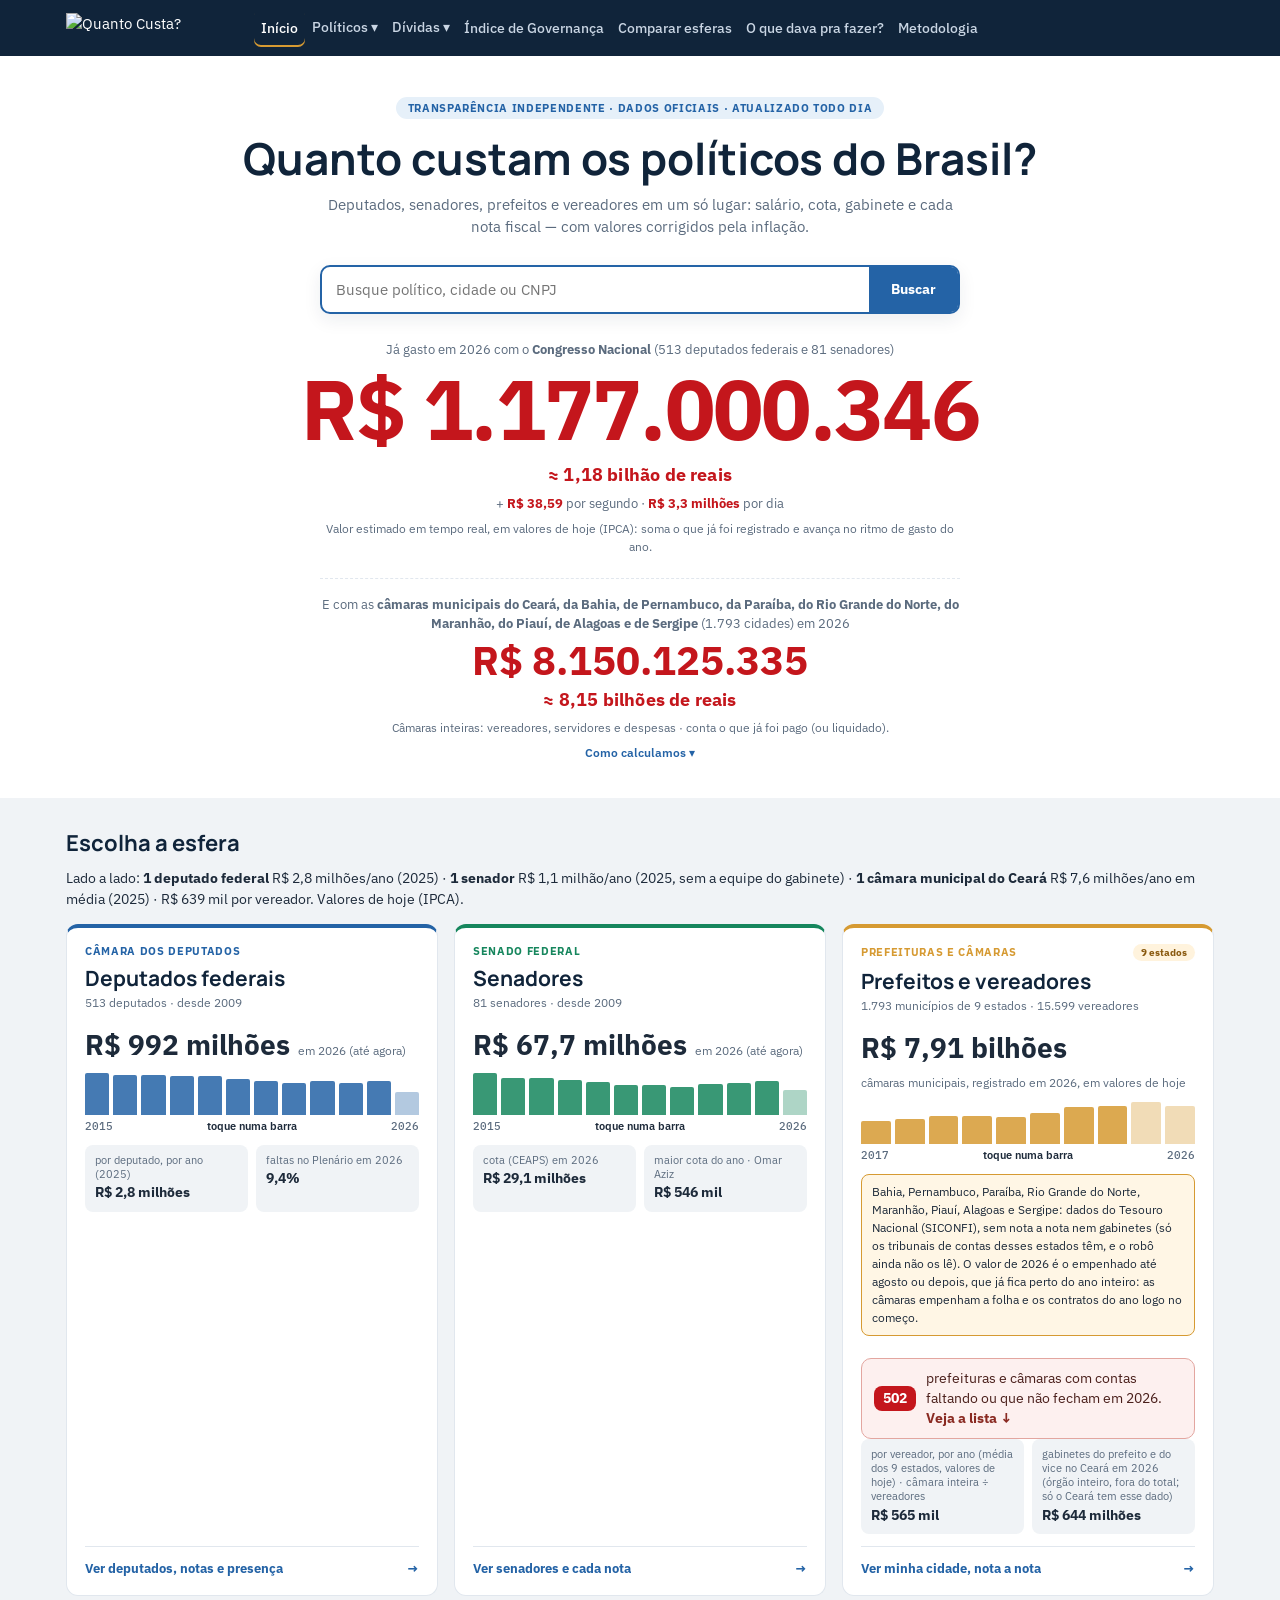
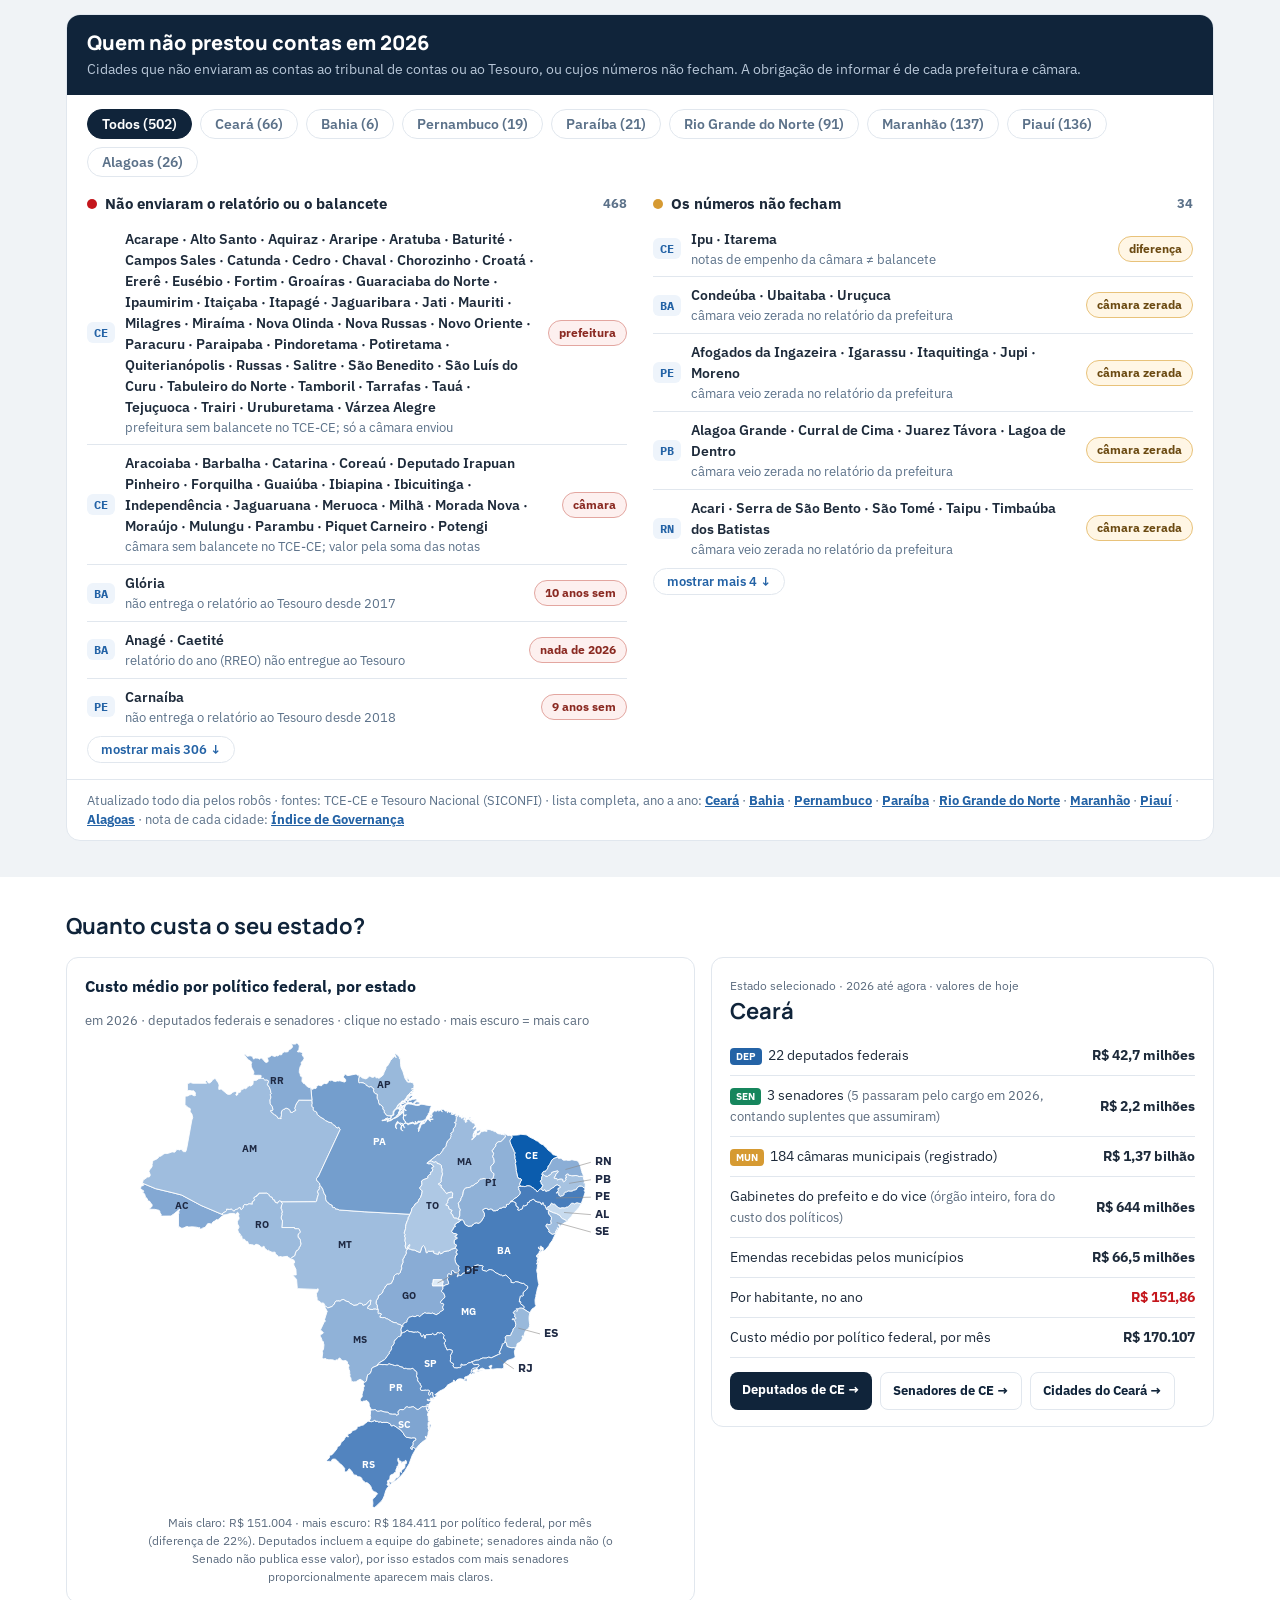
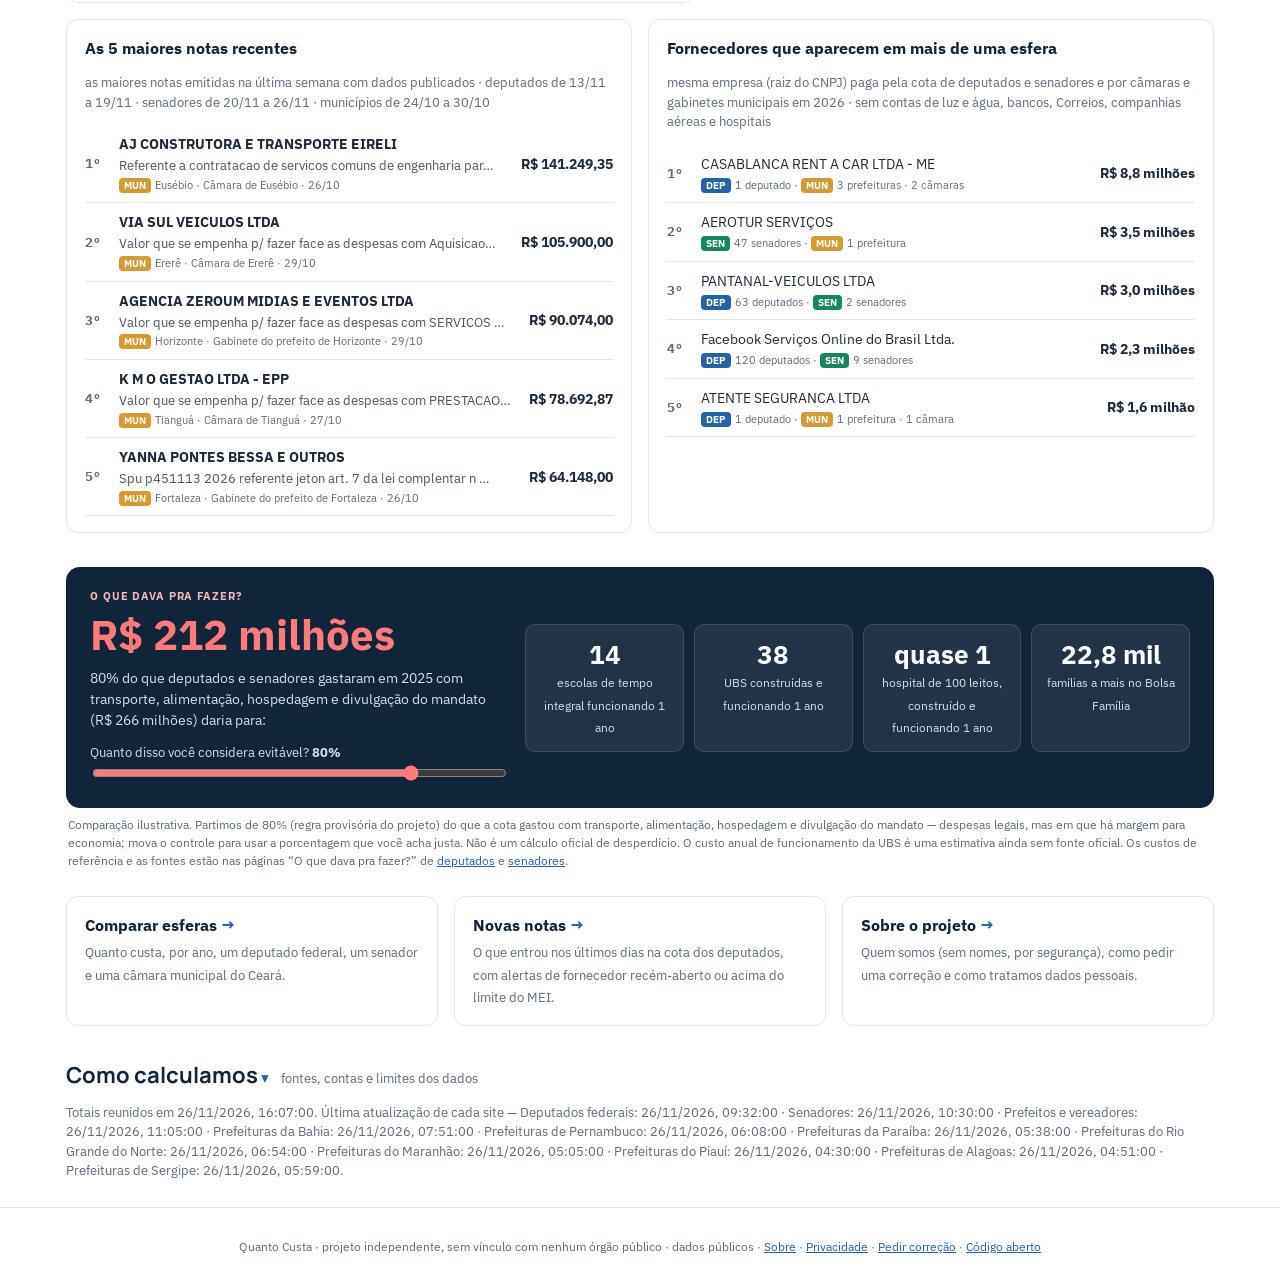
==== commit 2dd4a1df: "Indicadores: vermelho sangue (#c4161c) no lugar do vermelho suave Troca o #C84C4C pelo #c4161c (mesm" ====
--- a/index.html
+++ b/index.html
@@ -20,7 +20,7 @@
 <link rel="preconnect" href="https://fonts.googleapis.com">
 <link rel="preconnect" href="https://fonts.gstatic.com" crossorigin>
 <link href="https://fonts.googleapis.com/css2?family=IBM+Plex+Mono:wght@400;500;600;700&family=IBM+Plex+Sans:wght@400;500;600;700&family=Manrope:wght@600;700;800&display=swap" rel="stylesheet">
-<link rel="stylesheet" href="hub.css?v=18">
+<link rel="stylesheet" href="hub.css?v=19">
 <link rel="stylesheet" href="https://quantocustaum.com/marca/tokens.css?v=1">
 <link rel="stylesheet" href="https://quantocustaum.com/marca/marca.css?v=1">
 <script type="application/ld+json">
@@ -173,7 +173,7 @@
 <script src="vendor/mapa-brasil.js"></script>
 <script src="referencias.js?v=1"></script>
 <script src="menu.js?v=1"></script>
-<script src="hub.js?v=30"></script>
+<script src="hub.js?v=31"></script>
 <!-- contador de visitas sem cookies e sem dados pessoais (GoatCounter) -->
 <script data-goatcounter="https://quantocustaum.goatcounter.com/count" async src="https://gc.zgo.at/count.js"></script>
 <script>/* número de visitas: selo no topo (ou no rodapé, se a página não tiver selo); some se o GoatCounter não responder */
--- a/hub.css
+++ b/hub.css
@@ -1,6 +1,6 @@
 /* Quanto Custa — hub (mesmas cores dos três sites) */
 :root {
-  --marinho: #10243A; --azul: #2463A6; --azul-esc: #2463A6; --cinza: #F0F3F6; --verde: #16865D; --amarelo: #D69A32; --vermelho: #C84C4C;
+  --marinho: #10243A; --azul: #2463A6; --azul-esc: #2463A6; --cinza: #F0F3F6; --verde: #16865D; --amarelo: #D69A32; --vermelho: #c4161c;
   --tinta: #1D2A3A; --suave: #5B6B7E; --linha: #E1E7EE; --painel: #FFFFFF; --fundo: #FFFFFF;
   --dep: #2463A6; --sen: #16865D; --mun: #D69A32;
   --serif: Manrope, "Segoe UI", system-ui, sans-serif; --sans: "IBM Plex Sans", system-ui, -apple-system, "Segoe UI", sans-serif; --mono: "IBM Plex Mono", ui-monospace, monospace;
@@ -176,7 +176,7 @@
 
 /* leitura por extenso abaixo dos números grandes */
 .hero .extenso { font-size: 18px; }
-.extenso { margin: 2px 0 6px; font-size: 15px; font-weight: 700; color: #C84C4C; letter-spacing: .01em; }
+.extenso { margin: 2px 0 6px; font-size: 15px; font-weight: 700; color: #c4161c; letter-spacing: .01em; }
 .extenso:empty { display: none; }
 
 /* contador das câmaras do Ceará (separado do Congresso) */
@@ -226,7 +226,7 @@
 
 /* lista "Quem não prestou contas" */
 .chamada-pend { display: flex; align-items: center; gap: 10px; background: #FDF0EF; border: 1px solid #E3A6A0; border-radius: 10px; padding: 9px 12px; margin: 10px 0 0; font-size: 13.5px; color: #4a1f1b; text-decoration: none; }
-.chamada-pend .n { background: #C84C4C; color: #fff; font-weight: 700; border-radius: 8px; padding: 2px 9px; font-size: 14px; }
+.chamada-pend .n { background: #c4161c; color: #fff; font-weight: 700; border-radius: 8px; padding: 2px 9px; font-size: 14px; }
 .chamada-pend b { color: #8a2a22; }
 .pend { margin-top: 18px; background: var(--painel, #fff); border: 1px solid var(--linha); border-radius: 14px; overflow: hidden; scroll-margin-top: 16px; }
 .pend .p-cab { background: #10243A; color: #fff; padding: 16px 20px; }
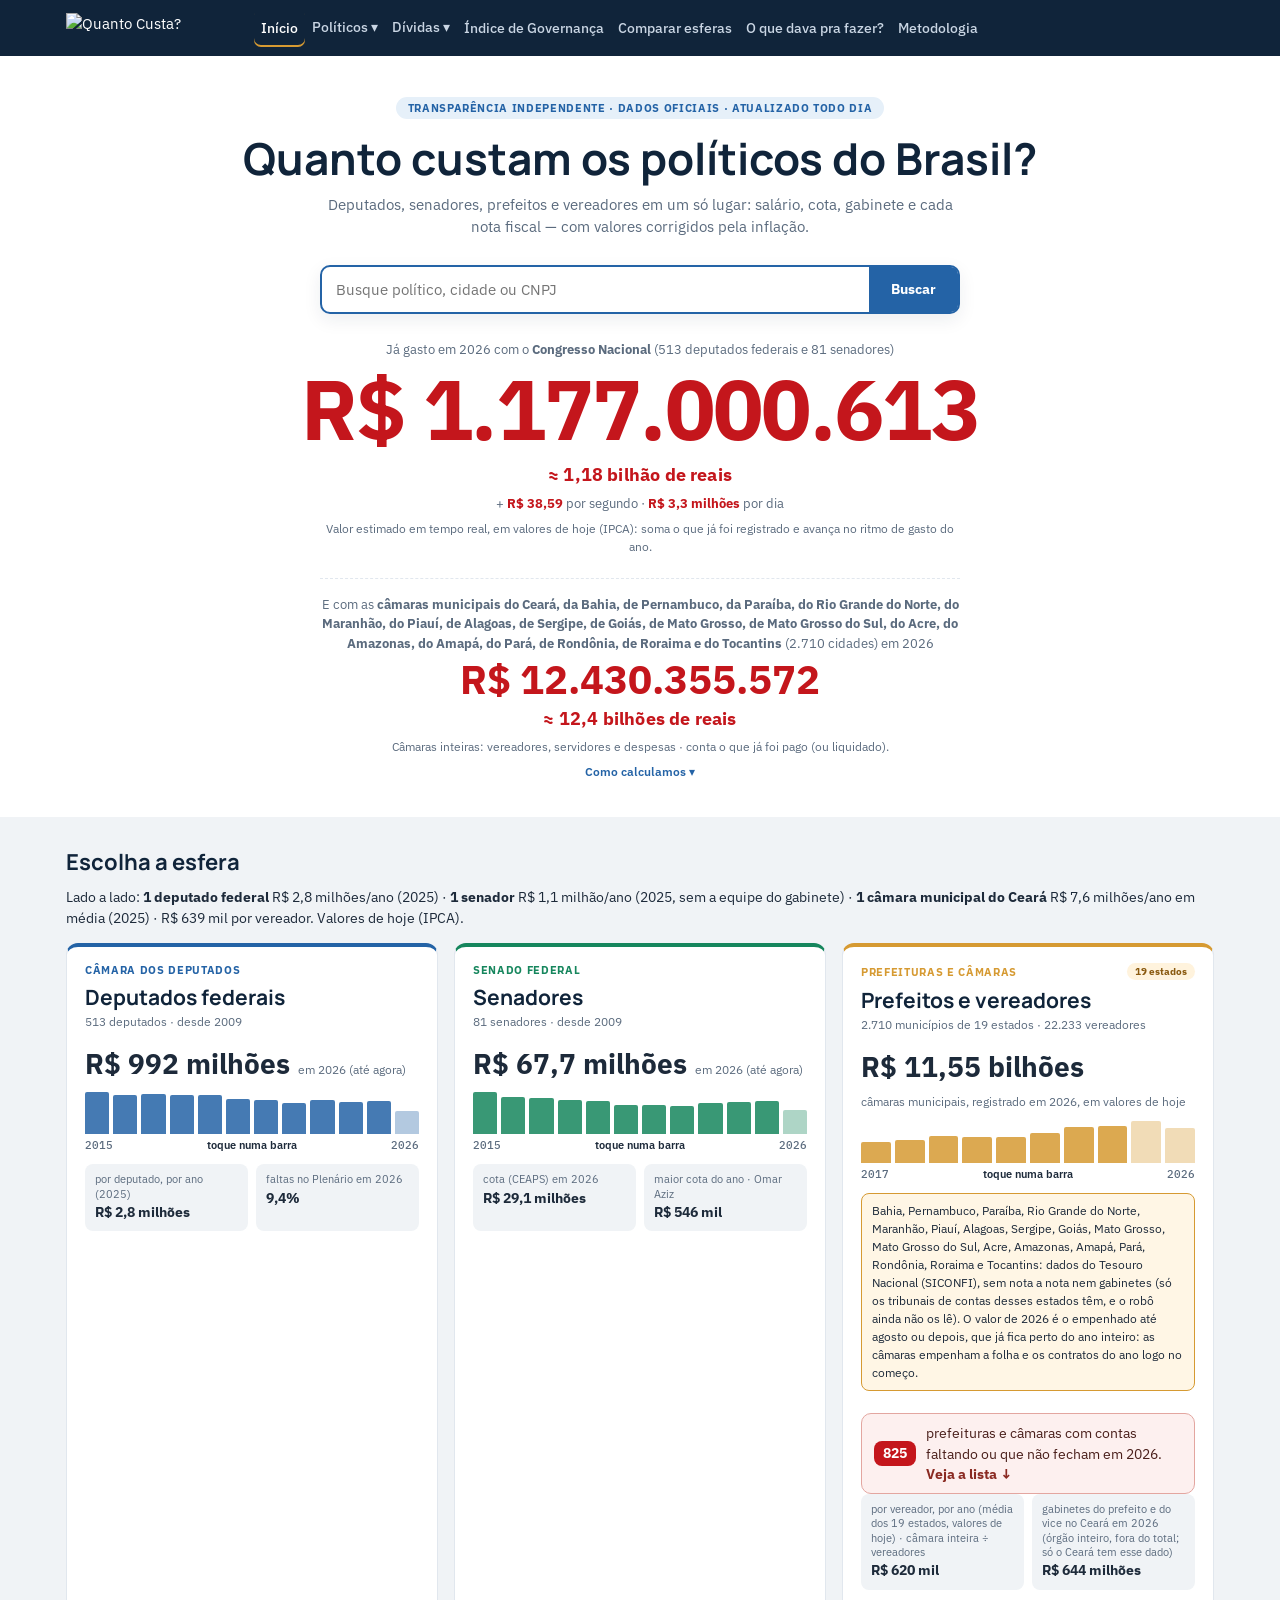
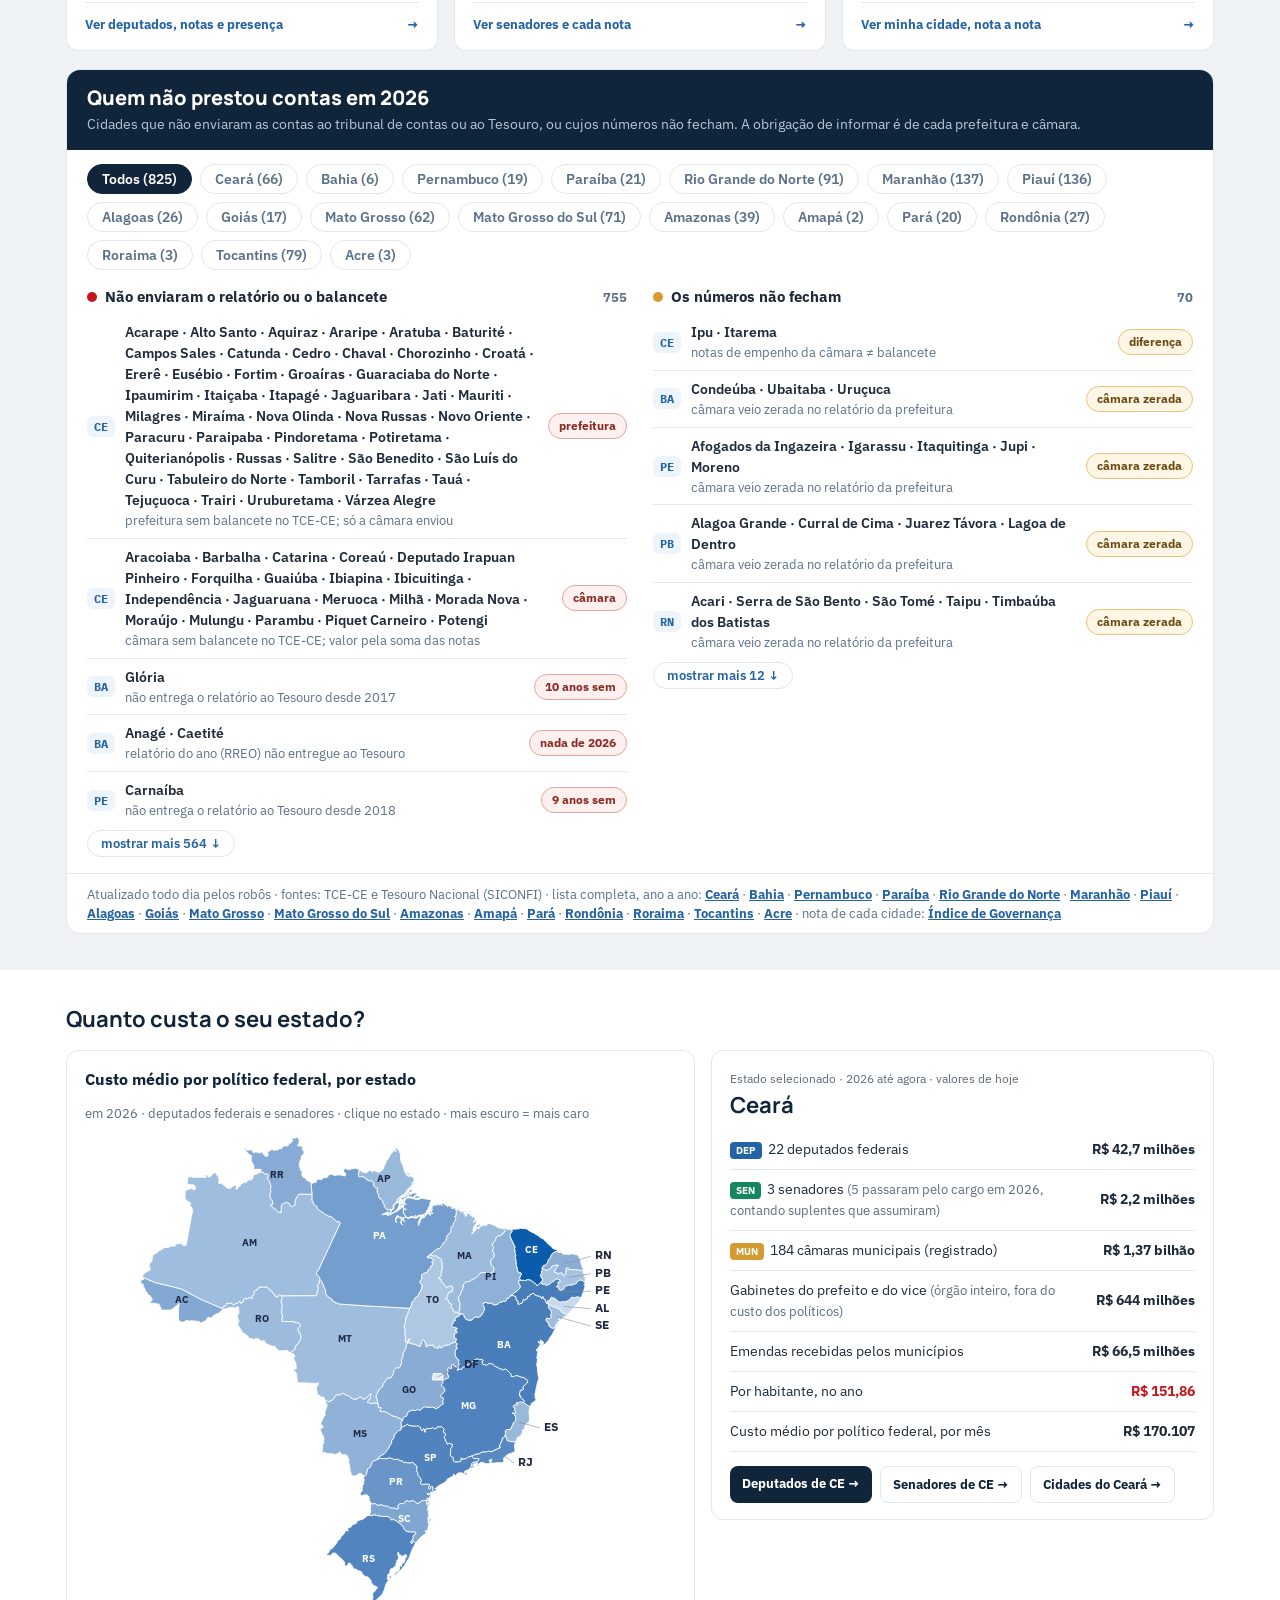
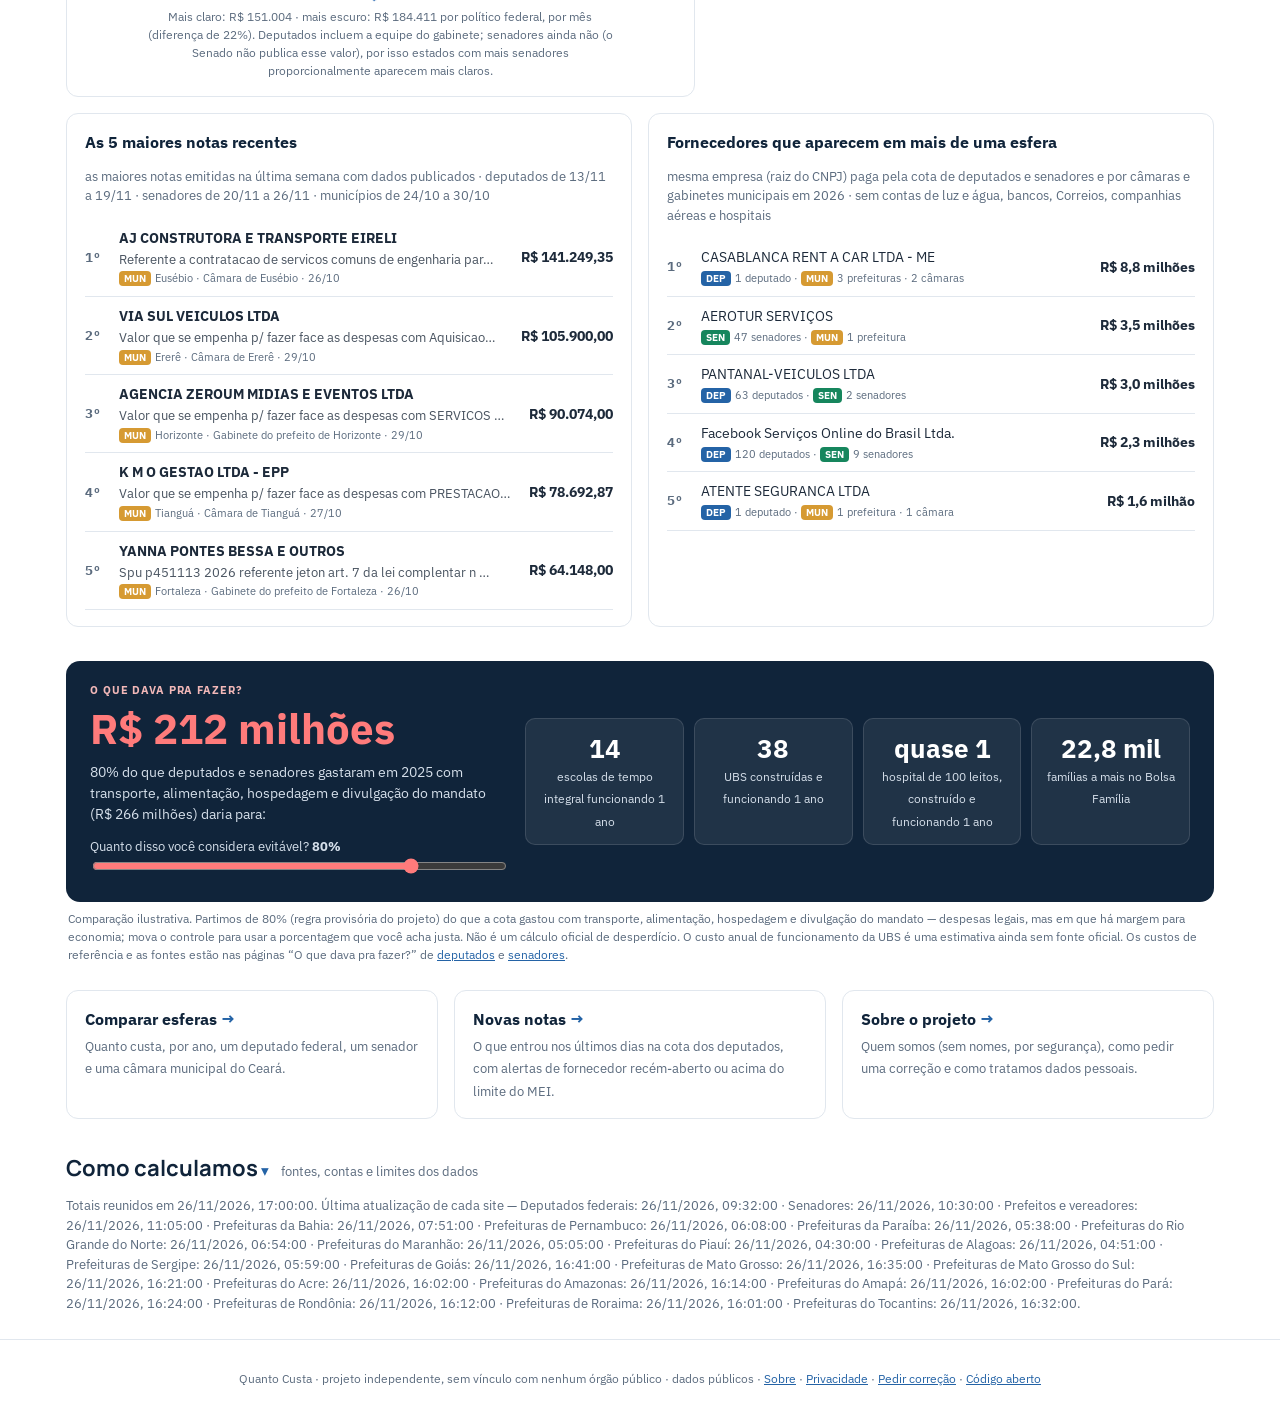
==== commit ff08cba5: "Hub: registra 10 estados novos (CO+Norte) no contador/mapa/mensageiro; textos para 19 estados Co-Aut" ====
--- a/index.html
+++ b/index.html
@@ -44,7 +44,7 @@
           <a href="https://quantocustaum.com/quanto-custa-deputados/">Deputados federais<small>513 deputados · Câmara dos Deputados</small></a>
           <a href="https://quantocustaum.com/quanto-custa-deputados-estaduais/">Deputados estaduais<small>por enquanto, Ceará, Bahia e Rio Grande do Norte</small></a>
           <a href="https://quantocustaum.com/quanto-custa-senadores/">Senadores<small>81 senadores · Senado Federal</small></a>
-          <a href="https://quantocustaum.com/quanto-custa-municipios/">Prefeitos e vereadores<small>prefeituras e câmaras do Nordeste</small></a>
+          <a href="https://quantocustaum.com/quanto-custa-municipios/">Prefeitos e vereadores<small>prefeituras e câmaras de 19 estados</small></a>
         </div>
       </div>
       <div class="sub-menu" id="sub-div">
@@ -152,11 +152,11 @@
       <li><b>Deputados federais</b>: salário, ajudas de custo, auxílio-moradia, cota parlamentar (CEAP) e verba de gabinete, com dados da Câmara dos Deputados.</li>
       <li><b>Senadores</b>: salário e cota parlamentar (CEAPS), com dados do Senado Federal. É um piso: a equipe do gabinete ainda não entra.</li>
       <li><b>Câmaras municipais do Ceará</b>: despesa realizada (empenhado menos anulações) da câmara inteira — salário dos vereadores, servidores e despesas da casa —, com dados do TCE-CE, conferida nota a nota contra o balancete. "Por vereador" é o custo da câmara inteira dividido pelo número de vereadores eleitos.</li>
-      <li><b>Câmaras municipais dos outros estados do Nordeste</b> (Bahia, Pernambuco, Paraíba, Rio Grande do Norte, Maranhão, Piauí, Alagoas e Sergipe): despesa da função "Legislativa" no relatório que cada prefeitura entrega ao Tesouro Nacional (SICONFI), a cada dois meses. Esse relatório traz só totais por área: não tem nota a nota, fornecedores nem gabinetes. Cidades que não entregaram o relatório ficam de fora da soma e aparecem na lista "Quem não prestou contas".</li>
+      <li><b>Câmaras municipais dos demais estados</b> (18 estados do Nordeste, Norte e Centro-Oeste): despesa da função "Legislativa" no relatório que cada prefeitura entrega ao Tesouro Nacional (SICONFI), a cada dois meses. Esse relatório traz só totais por área: não tem nota a nota, fornecedores nem gabinetes. Cidades que não entregaram o relatório ficam de fora da soma e aparecem na lista "Quem não prestou contas".</li>
       <li><b>Gabinete do prefeito e do vice</b>: no TCE-CE são órgãos inteiros da prefeitura, que costumam incluir comunicação, cerimonial, procuradoria, assessorias e programas. Não são o custo do prefeito; por isso ficam fora do contador e aparecem numa linha própria. O salário individual do prefeito, do vice e dos vereadores não vem nos dados do TCE (a folha chega em lote, sem nomes).</li>
       <li><b>Contadores do ano</b>: o principal soma deputados federais e senadores; o das câmaras municipais é separado. Os dois avançam no ritmo de gasto do próprio ano até 31 de dezembro (estimativa). O das câmaras parte do que já foi <b>pago</b> (Ceará) ou <b>liquidado</b> (Tesouro), por isso pode ficar um pouco abaixo do valor <b>registrado</b> (empenhado) que aparece nos cartões e no mapa.</li>
       <li><b>Conferências antes de publicar</b>: o robô do hub não publica uma esfera enquanto o robô dela estiver rodando, se o número de vereadores não bater com a fonte ou se algum ano cair pela metade (sinal de coleta incompleta); nesses casos, mantém o último número bom.</li>
-      <li><b>Mapa</b>: custo médio de um deputado federal ou senador do estado por mês, no ano em andamento (soma dos custos ÷ soma dos meses em exercício). As câmaras municipais entram no painel dos 9 estados do Nordeste; gabinetes e emendas, só no Ceará.</li>
+      <li><b>Mapa</b>: custo médio de um deputado federal ou senador do estado por mês, no ano em andamento (soma dos custos ÷ soma dos meses em exercício). As câmaras municipais entram no painel dos 19 estados já cobertos (Nordeste, Norte e Centro-Oeste); gabinetes e emendas, só no Ceará.</li>
       <li><b>Notas da semana</b>: em cada esfera, as notas emitidas nos 7 dias que terminam na nota mais recente já publicada (Câmara, Senado e TCE-CE publicam com atrasos diferentes). Folha de pessoal das prefeituras não entra. Valor de cada nota como publicado (sem correção).</li>
       <li><b>Fornecedores em mais de uma esfera</b>: empresas agrupadas pela raiz do CNPJ (8 primeiros dígitos, que junta matriz e filiais), com o que cada esfera pagou no ano.</li>
       <li><b>Barrinhas dos cartões</b>: custo de cada ano em valores de hoje, corrigidos pelo IPCA (Banco Central). A última barra, mais clara, é o ano em andamento.</li>
@@ -173,7 +173,7 @@
 <script src="vendor/mapa-brasil.js"></script>
 <script src="referencias.js?v=1"></script>
 <script src="menu.js?v=1"></script>
-<script src="hub.js?v=31"></script>
+<script src="hub.js?v=32"></script>
 <!-- contador de visitas sem cookies e sem dados pessoais (GoatCounter) -->
 <script data-goatcounter="https://quantocustaum.goatcounter.com/count" async src="https://gc.zgo.at/count.js"></script>
 <script>/* número de visitas: selo no topo (ou no rodapé, se a página não tiver selo); some se o GoatCounter não responder */
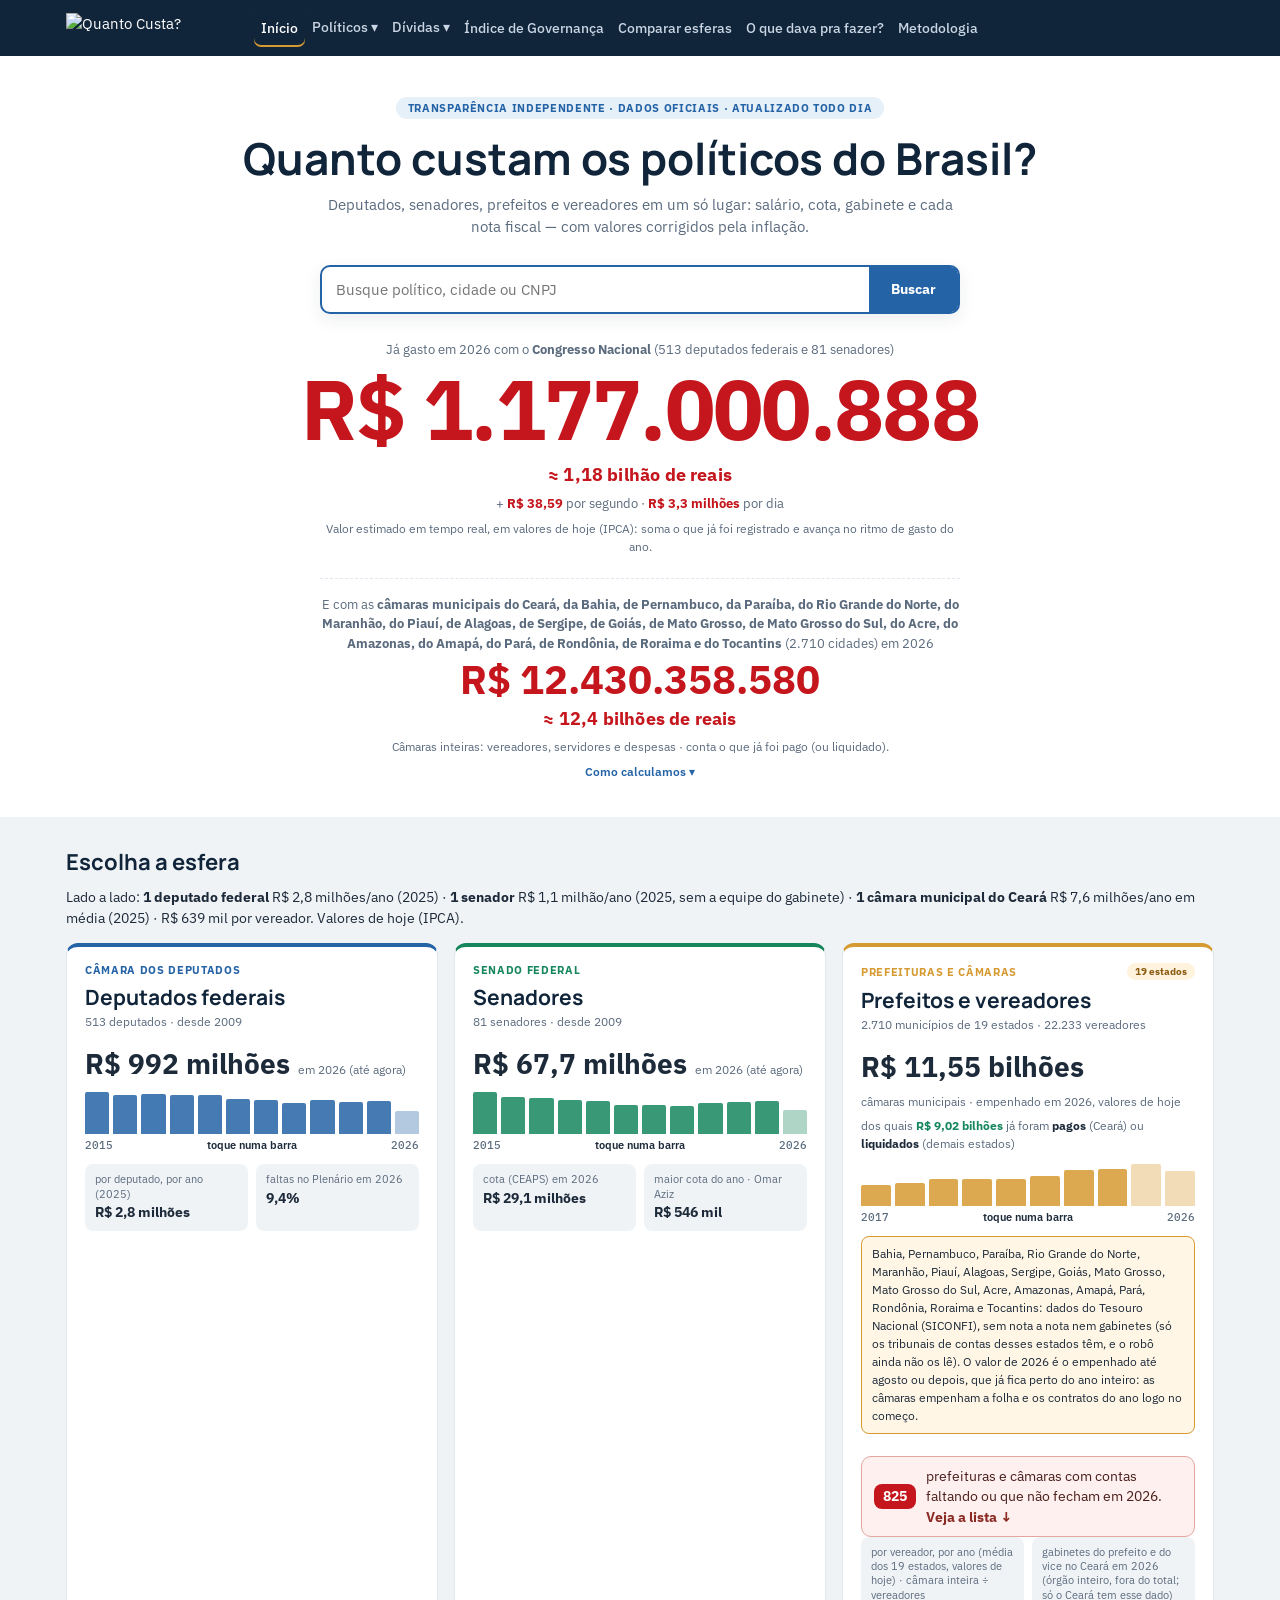
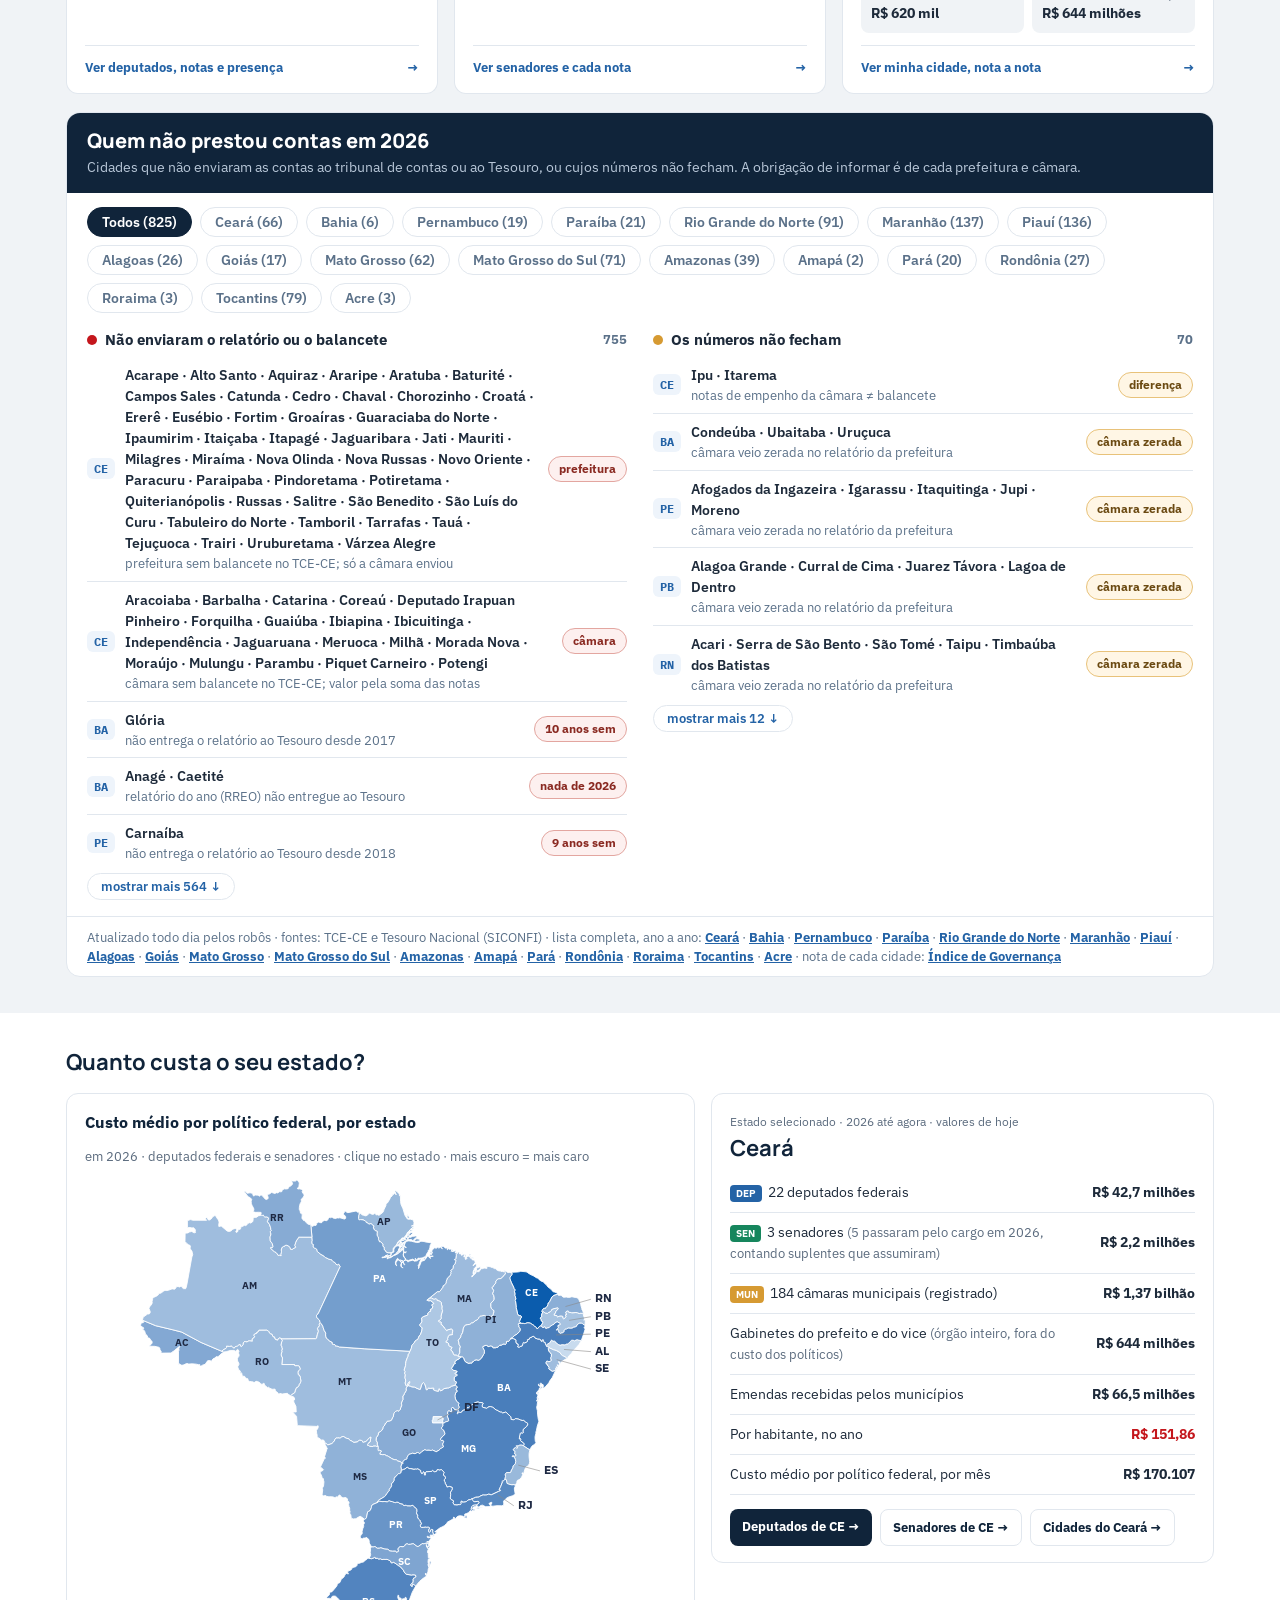
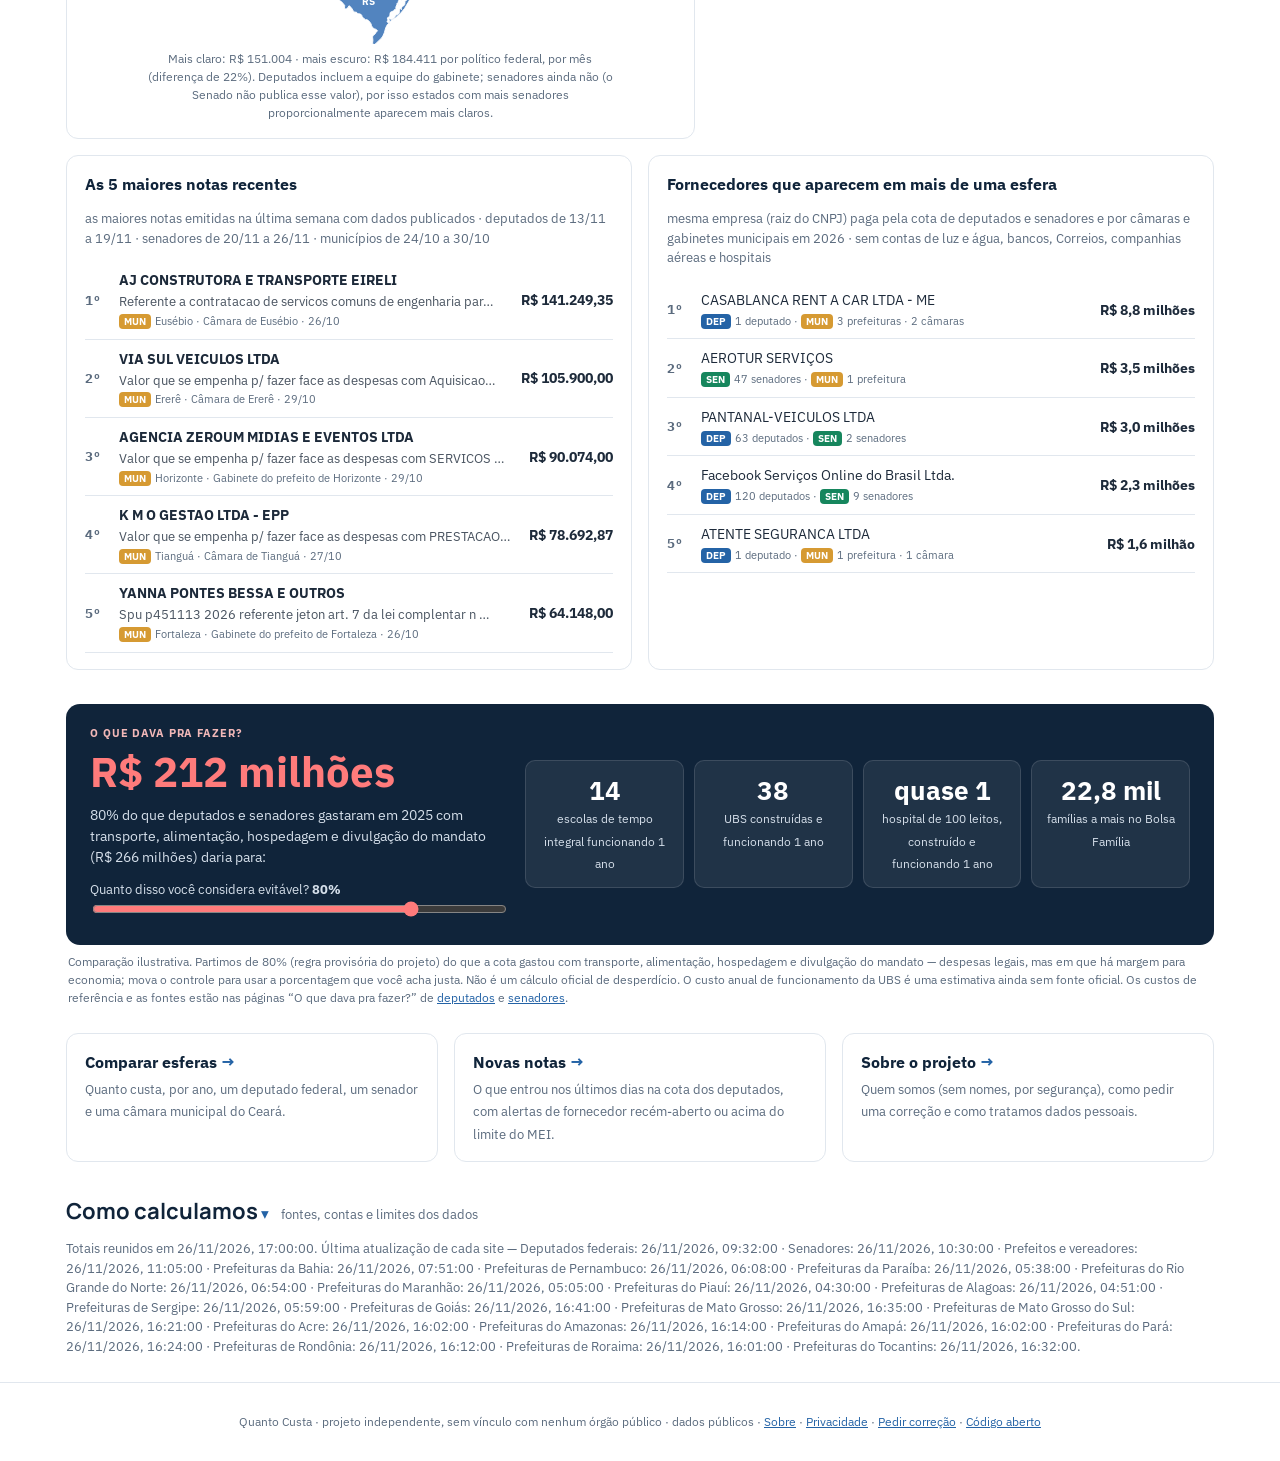
==== commit 648893c0: "Cartão prefeituras: empenhado + informativo do pago/liquidado O cartão "Prefeitos e vereadores" pass" ====
--- a/index.html
+++ b/index.html
@@ -20,7 +20,7 @@
 <link rel="preconnect" href="https://fonts.googleapis.com">
 <link rel="preconnect" href="https://fonts.gstatic.com" crossorigin>
 <link href="https://fonts.googleapis.com/css2?family=IBM+Plex+Mono:wght@400;500;600;700&family=IBM+Plex+Sans:wght@400;500;600;700&family=Manrope:wght@600;700;800&display=swap" rel="stylesheet">
-<link rel="stylesheet" href="hub.css?v=19">
+<link rel="stylesheet" href="hub.css?v=20">
 <link rel="stylesheet" href="https://quantocustaum.com/marca/tokens.css?v=1">
 <link rel="stylesheet" href="https://quantocustaum.com/marca/marca.css?v=1">
 <script type="application/ld+json">
@@ -173,7 +173,7 @@
 <script src="vendor/mapa-brasil.js"></script>
 <script src="referencias.js?v=1"></script>
 <script src="menu.js?v=1"></script>
-<script src="hub.js?v=32"></script>
+<script src="hub.js?v=33"></script>
 <!-- contador de visitas sem cookies e sem dados pessoais (GoatCounter) -->
 <script data-goatcounter="https://quantocustaum.goatcounter.com/count" async src="https://gc.zgo.at/count.js"></script>
 <script>/* número de visitas: selo no topo (ou no rodapé, se a página não tiver selo); some se o GoatCounter não responder */
--- a/hub.css
+++ b/hub.css
@@ -55,6 +55,9 @@
 .cartao .valor { display: flex; align-items: baseline; gap: 8px; margin: 14px 0 10px; flex-wrap: wrap; }
 .cartao .valor b { font: 800 28px var(--sans); color: var(--tinta); }
 .cartao .valor span { font-size: 12px; color: var(--suave); }
+.cartao .valor-sub { margin: -4px 0 12px; font-size: 12px; color: var(--suave); line-height: 1.45; }
+.cartao .valor-sub b { color: var(--tinta); font-weight: 700; }
+.cartao .valor-sub b.num { color: var(--verde); }
 .barras { display: flex; align-items: flex-end; gap: 4px; height: 42px; margin-bottom: 12px; }
 .barras i { flex: 1; background: var(--c); border-radius: 2px 2px 0 0; min-height: 3px; opacity: .85; }
 .barras i.parcial { opacity: .35; }
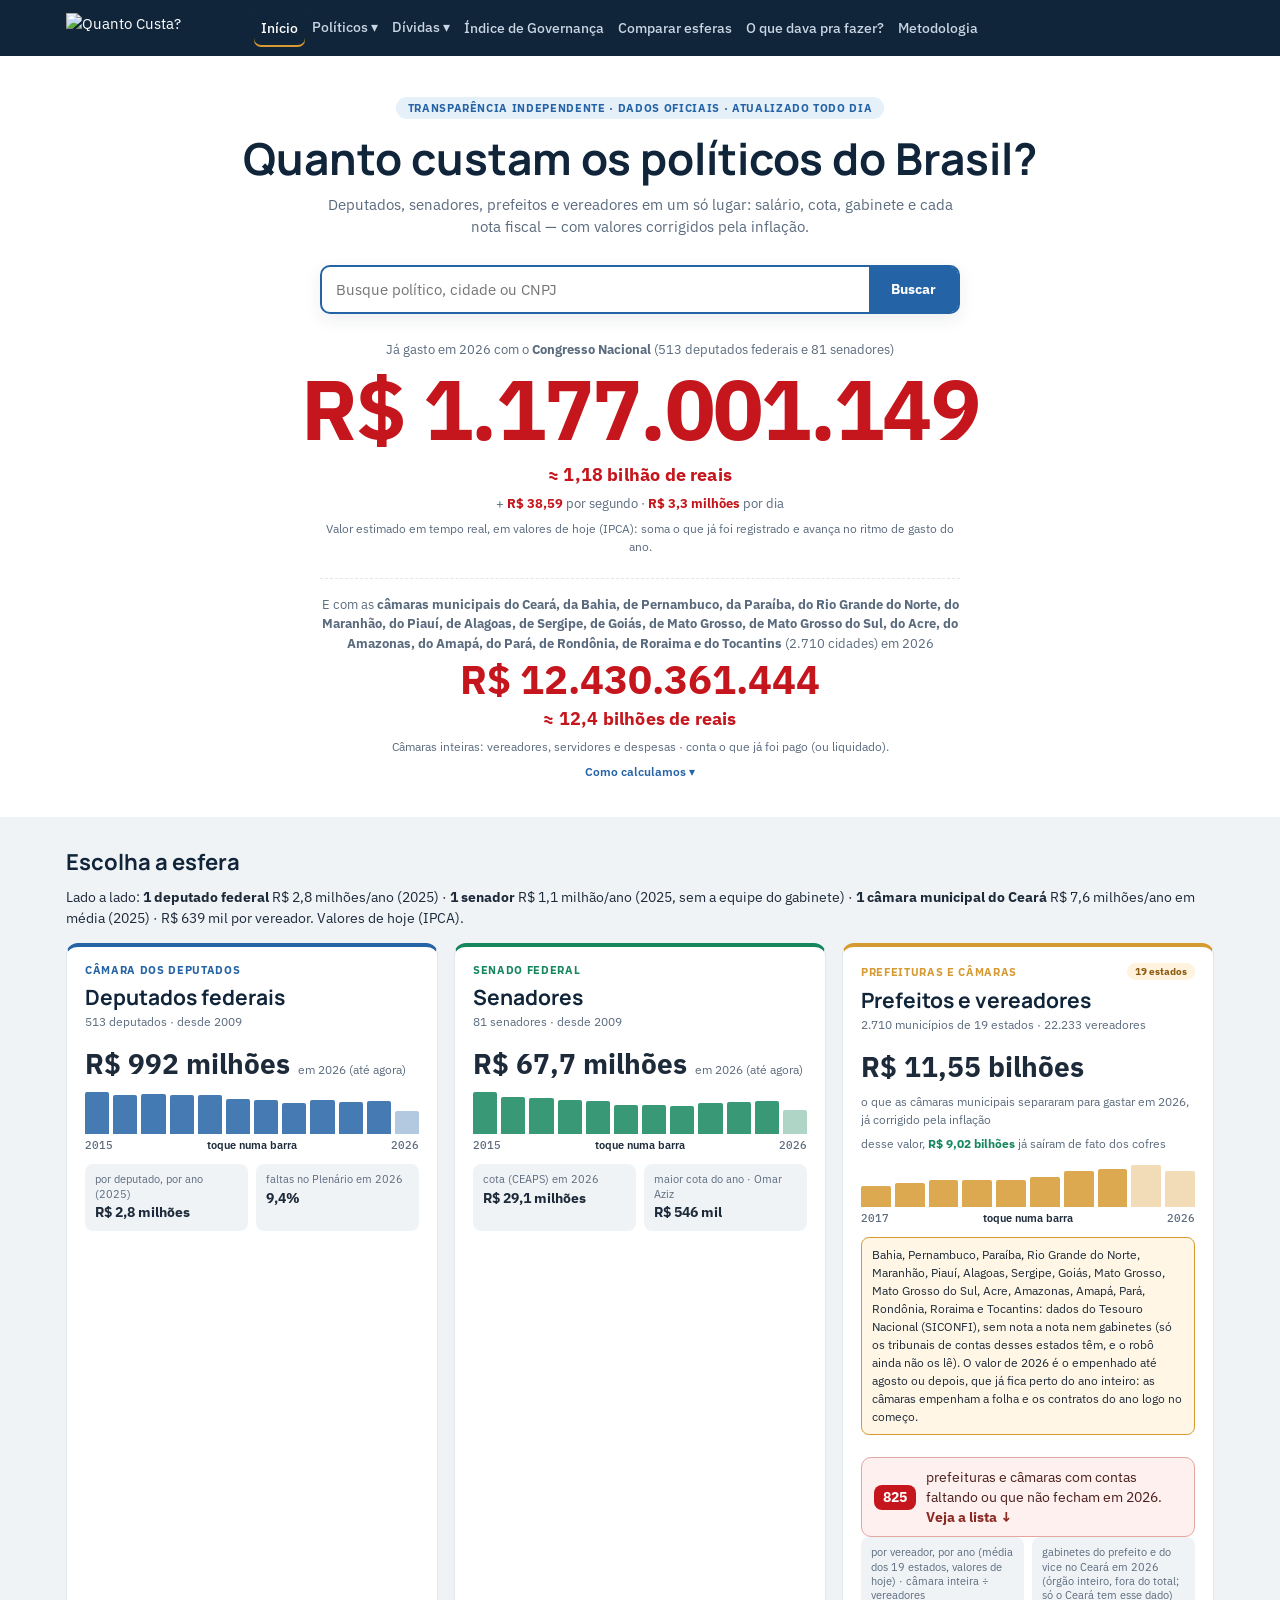
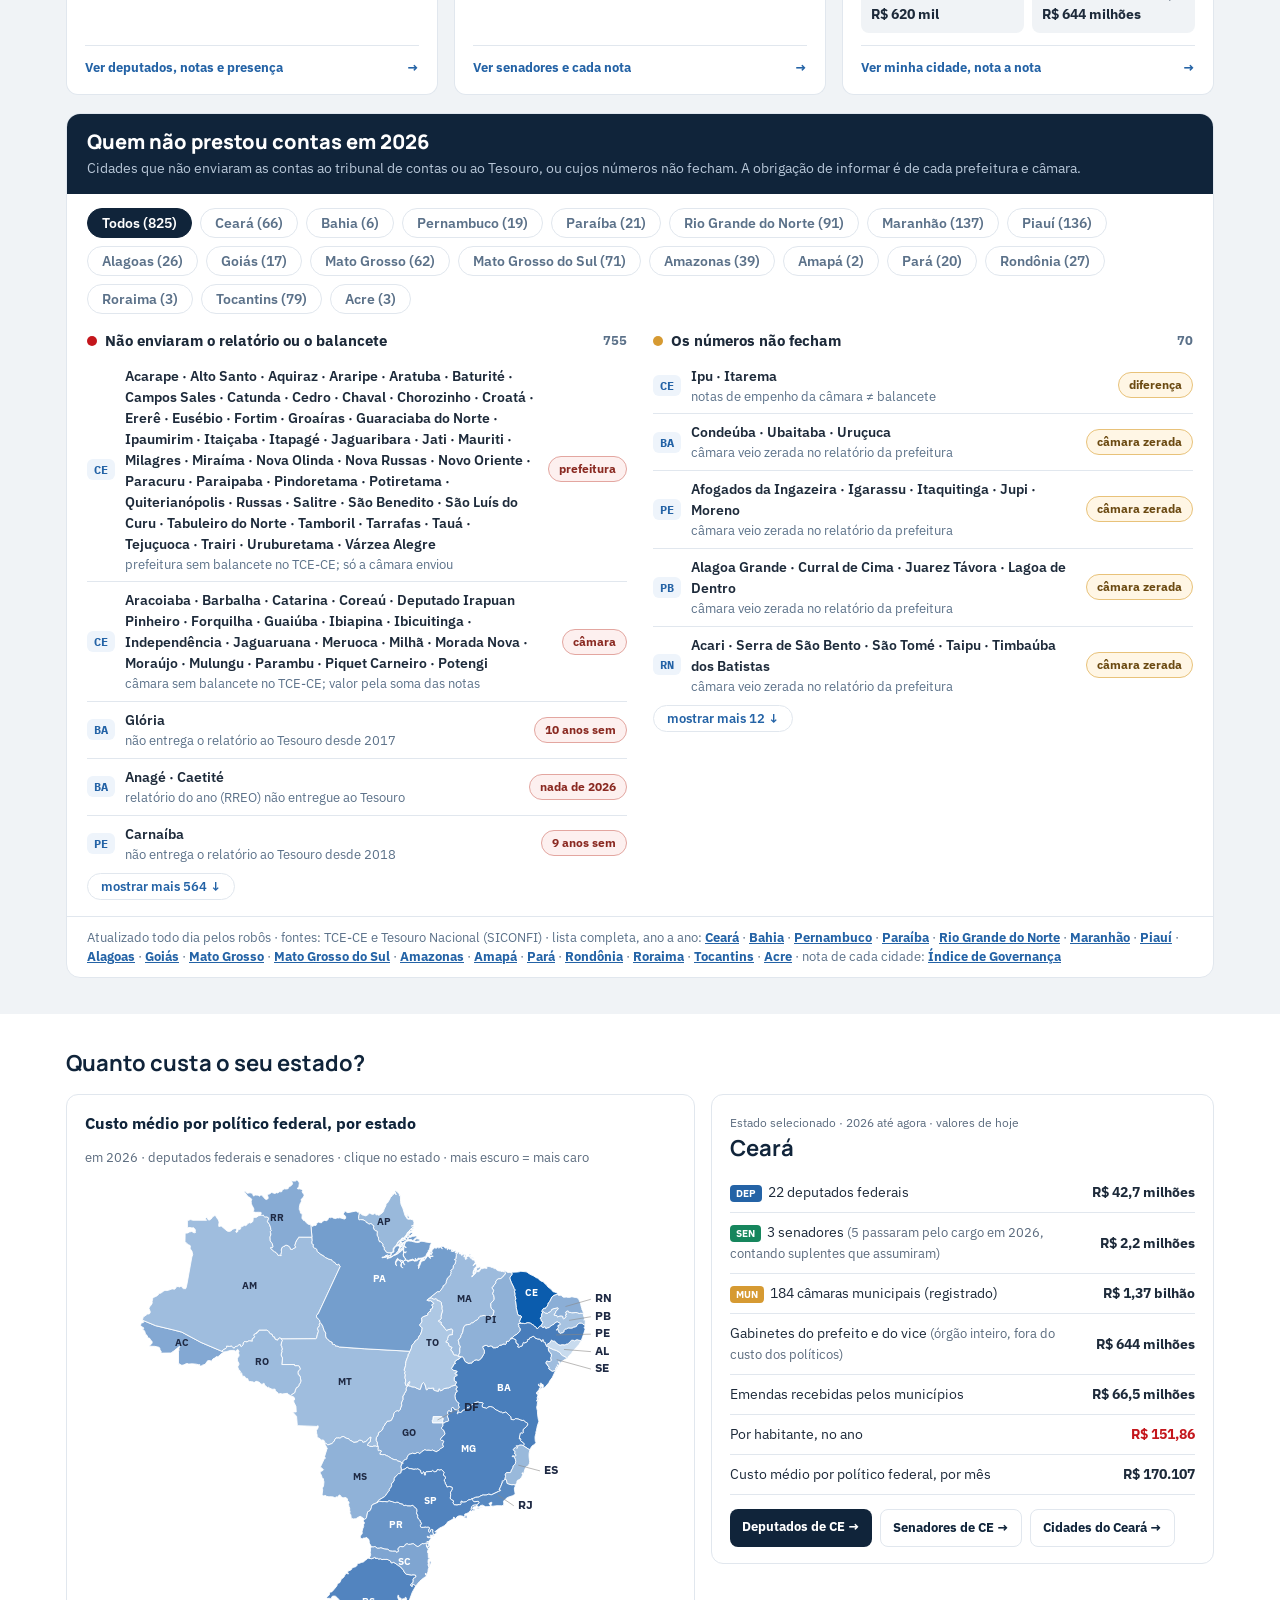
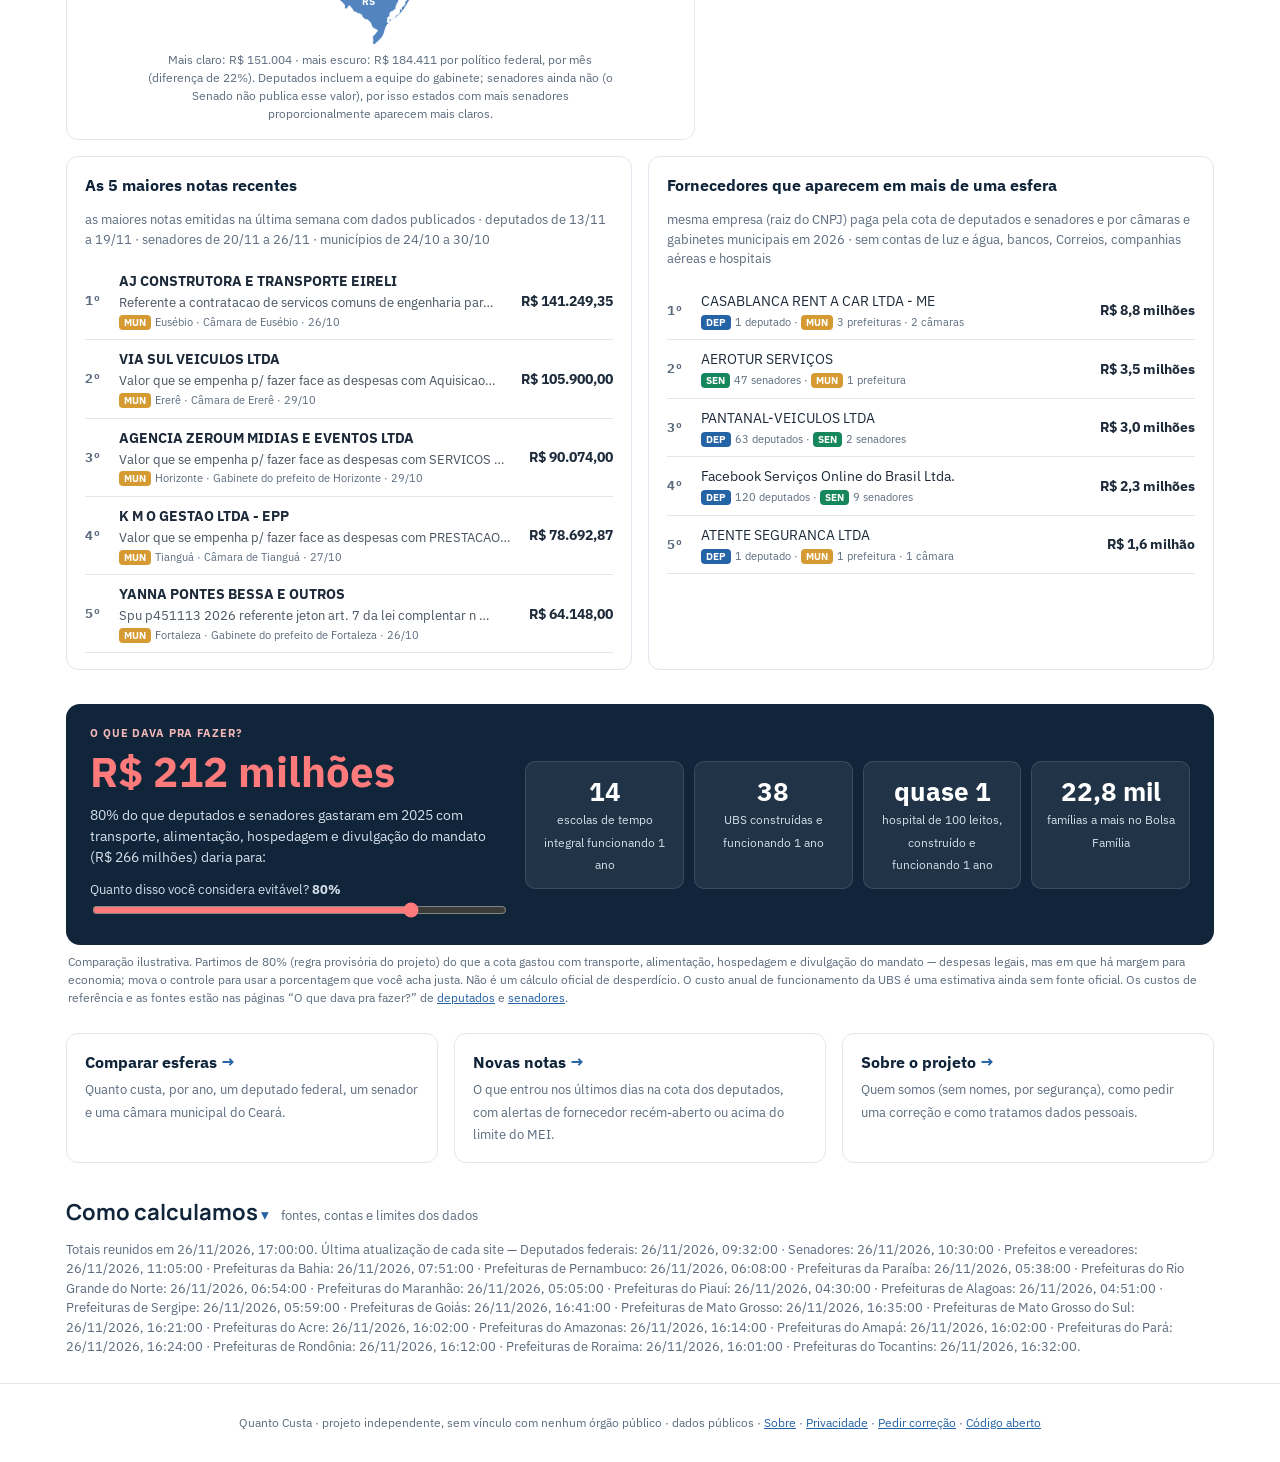
==== commit 702f9a5e: "Cartão prefeituras: linguagem simples (sem jargão) no valor principal "empenhado em 2026" -> "o que " ====
--- a/index.html
+++ b/index.html
@@ -173,7 +173,7 @@
 <script src="vendor/mapa-brasil.js"></script>
 <script src="referencias.js?v=1"></script>
 <script src="menu.js?v=1"></script>
-<script src="hub.js?v=33"></script>
+<script src="hub.js?v=34"></script>
 <!-- contador de visitas sem cookies e sem dados pessoais (GoatCounter) -->
 <script data-goatcounter="https://quantocustaum.goatcounter.com/count" async src="https://gc.zgo.at/count.js"></script>
 <script>/* número de visitas: selo no topo (ou no rodapé, se a página não tiver selo); some se o GoatCounter não responder */
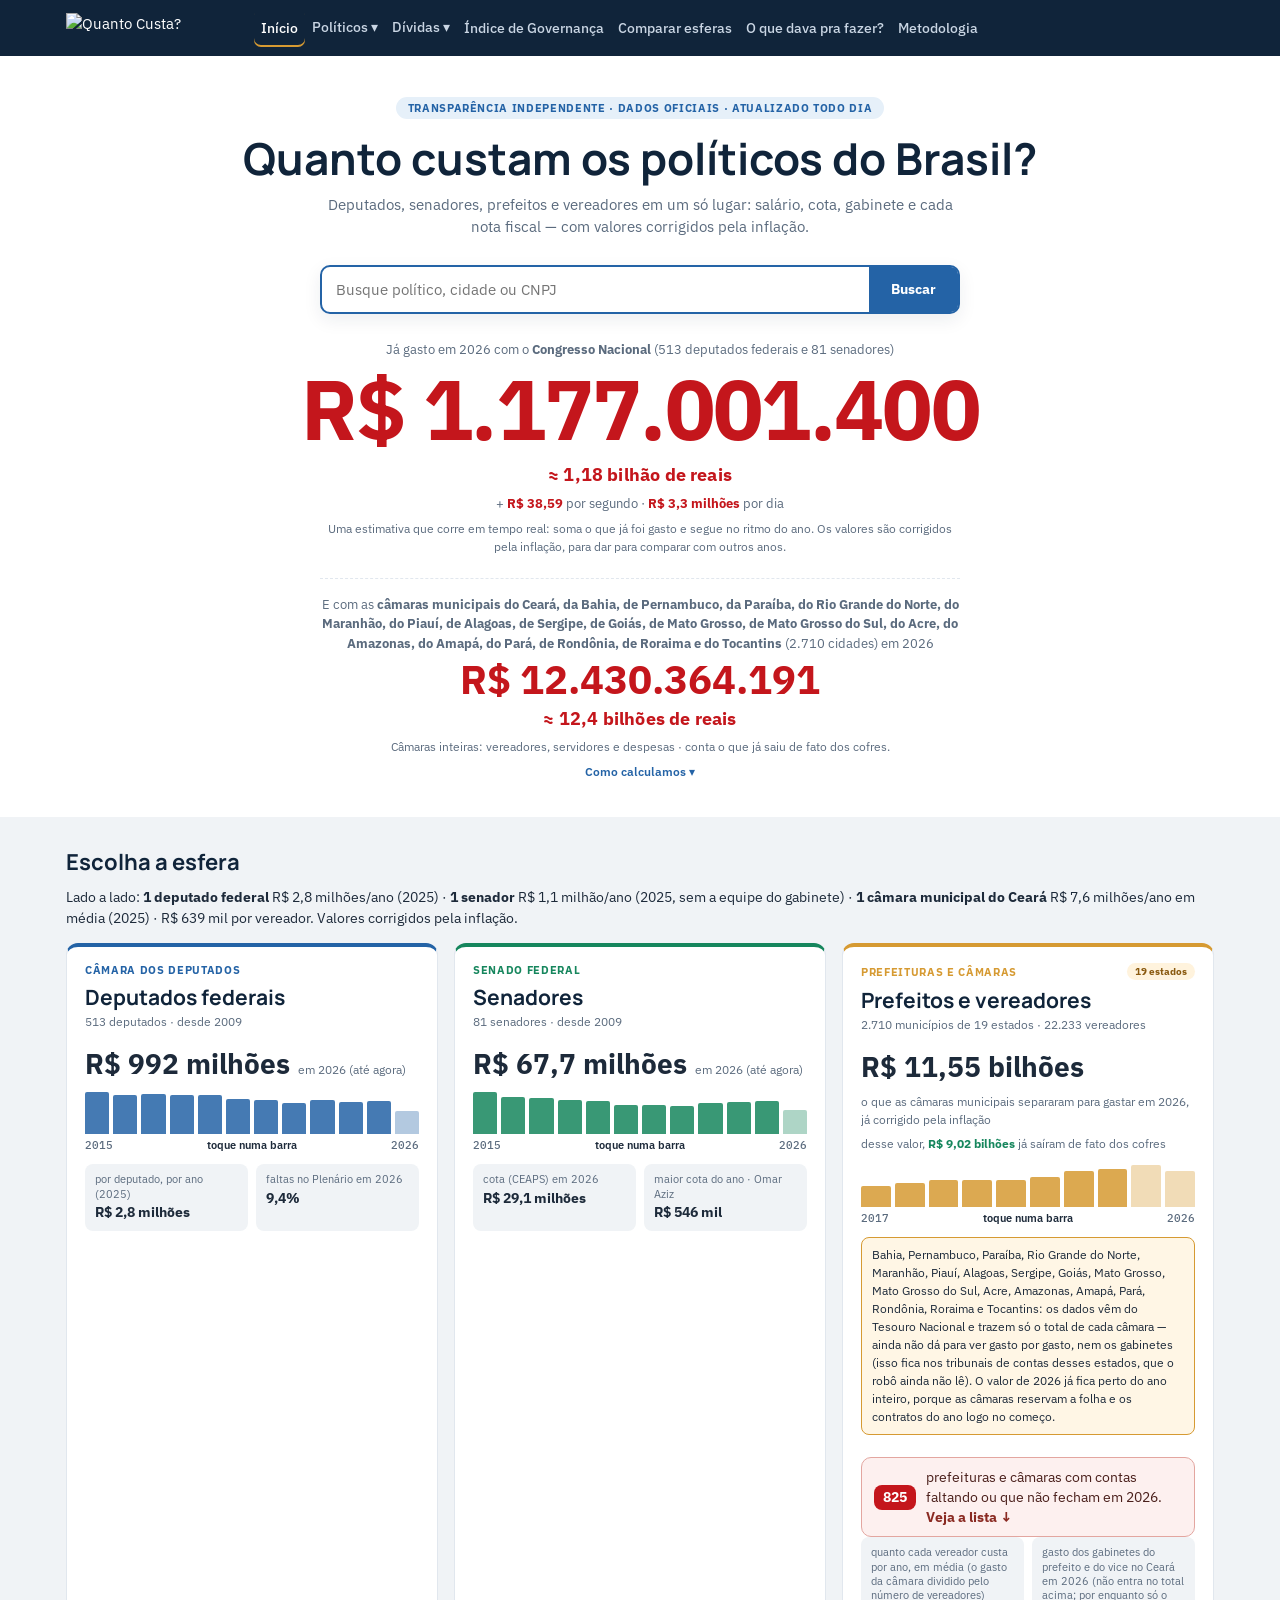
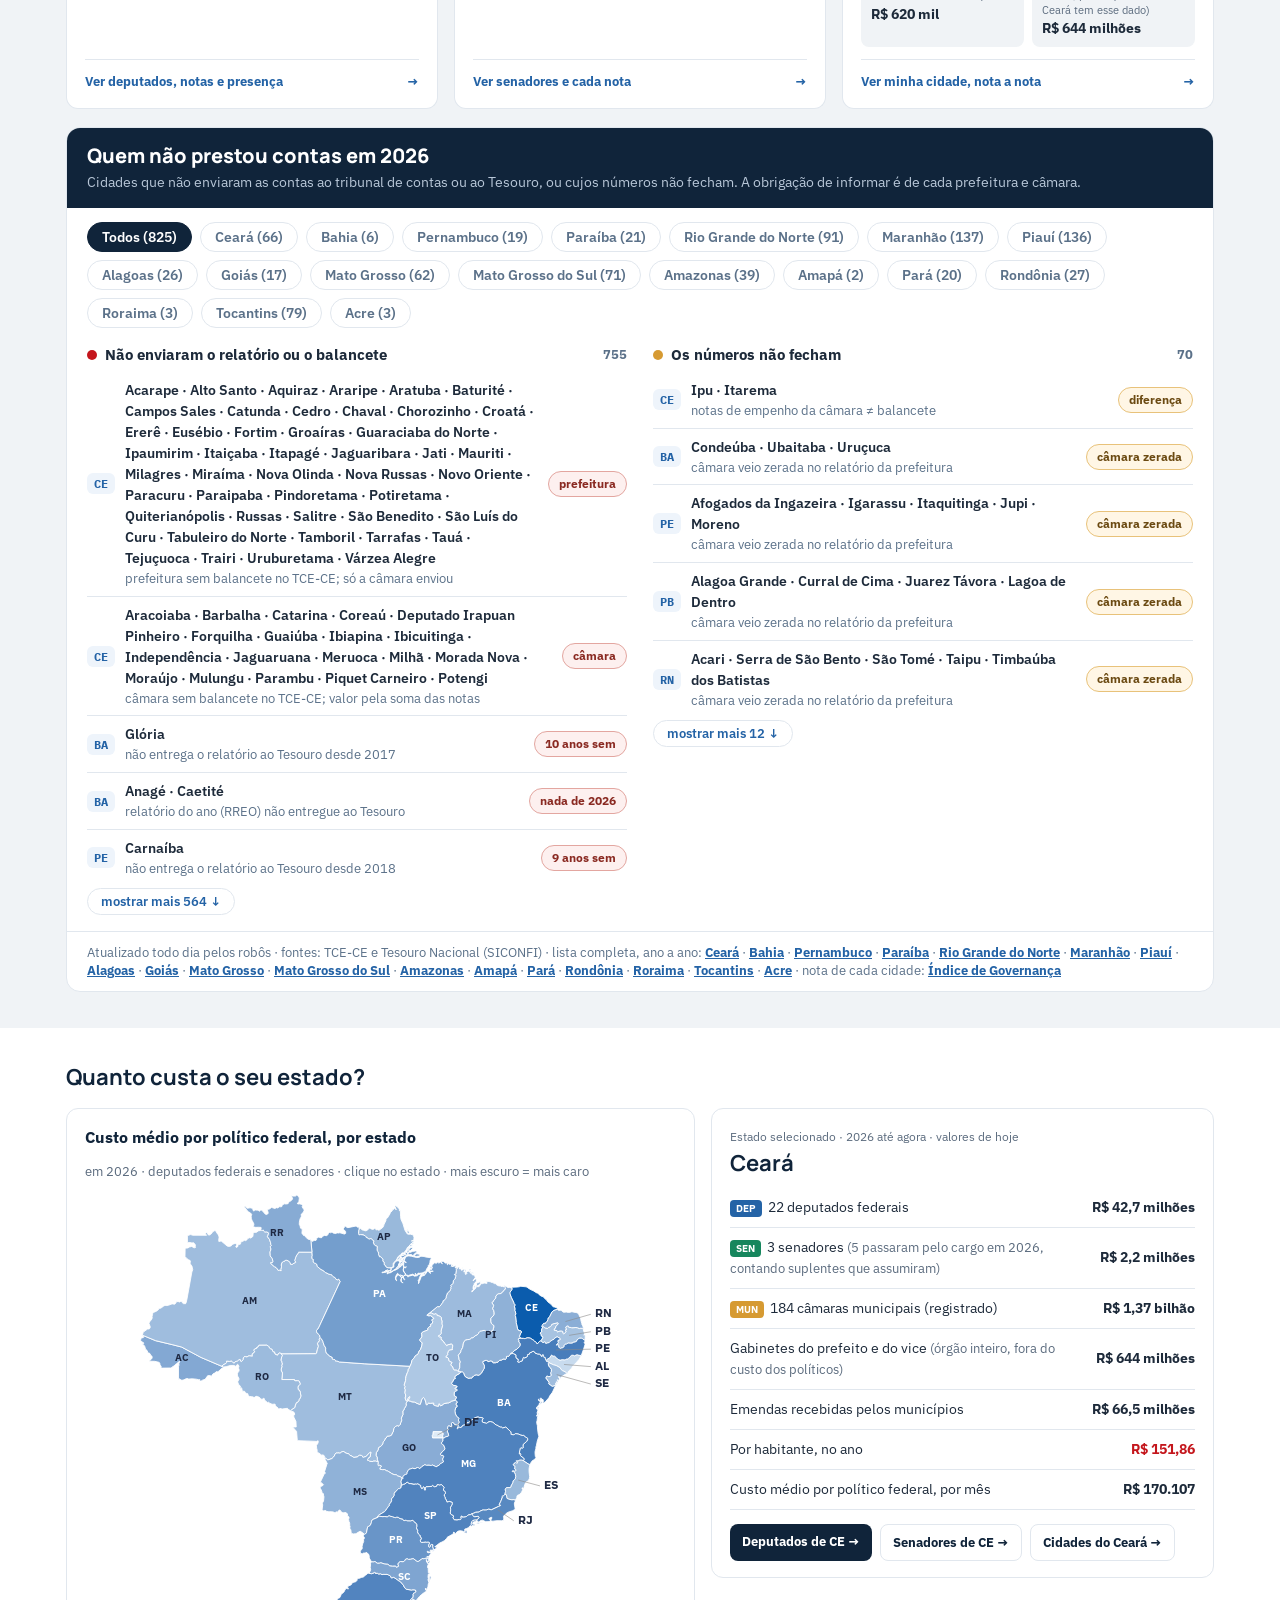
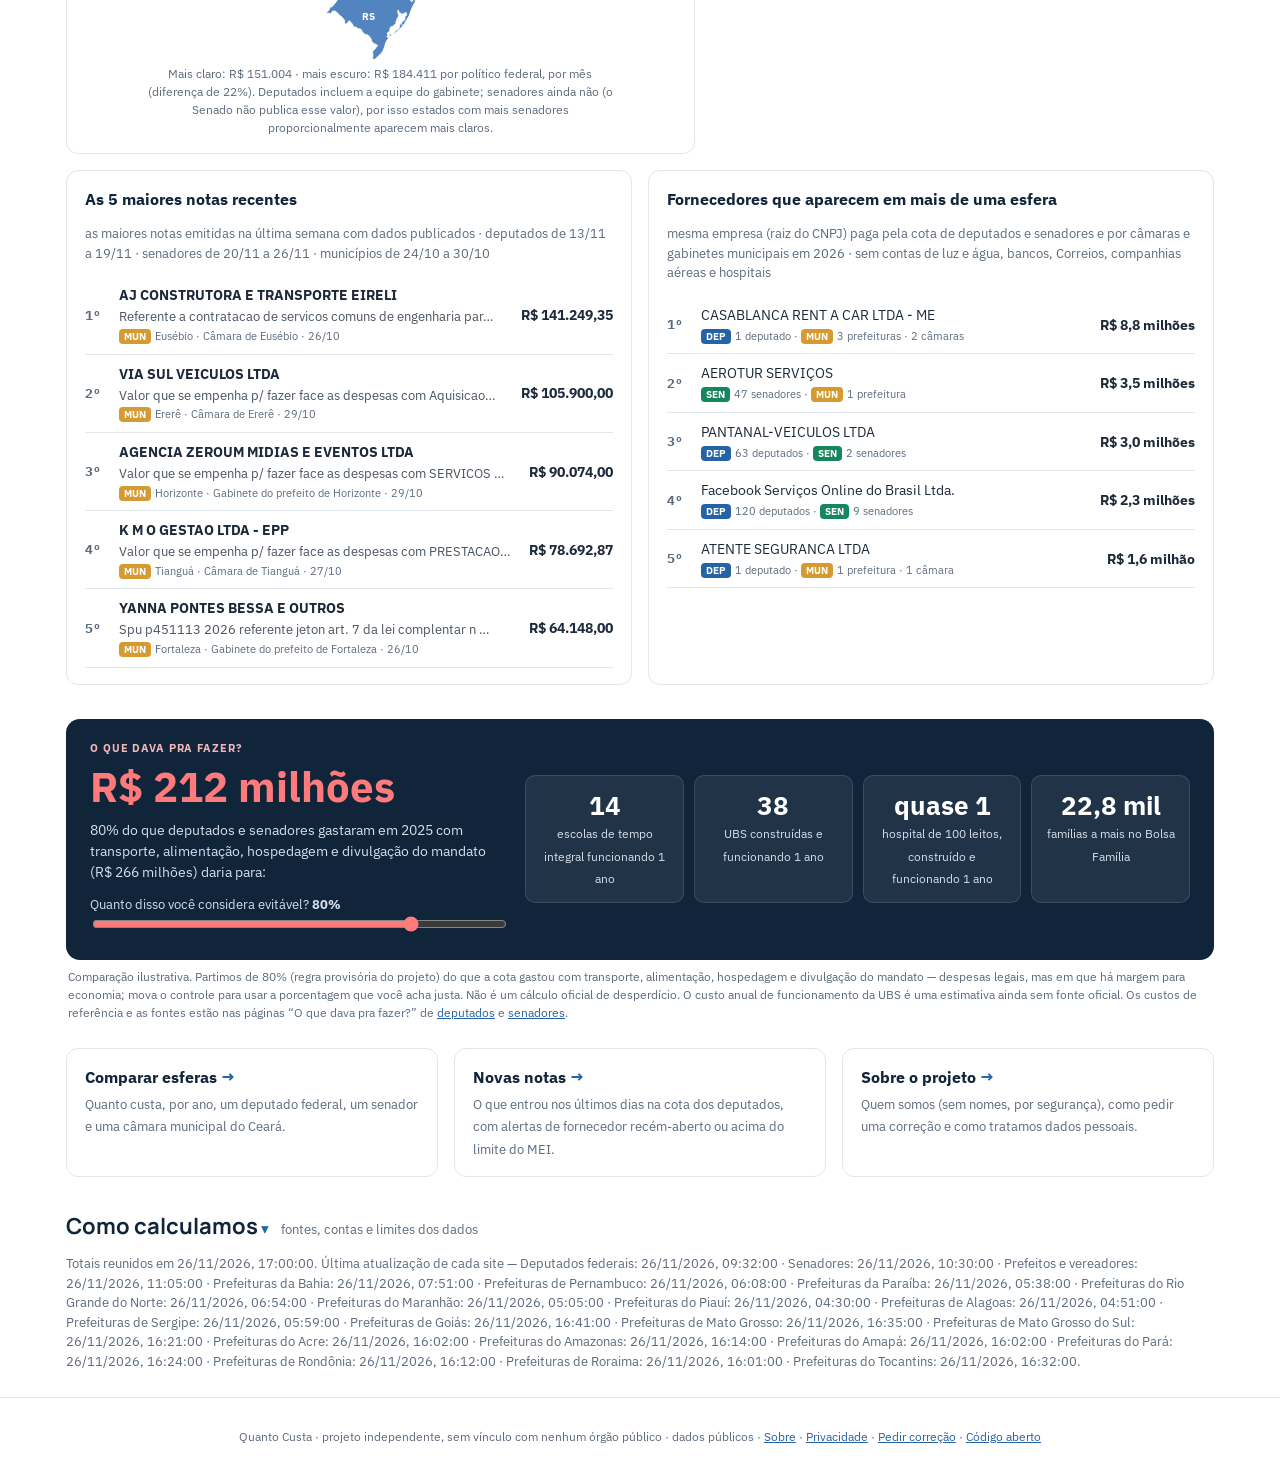
==== commit 9fe0e0b5: "Linguagem simples na home: contadores, notas e cartão sem jargão Reescreve as notas dos contadores (" ====
--- a/index.html
+++ b/index.html
@@ -82,7 +82,7 @@
       <p class="cont-rot" id="cont-mun-rot">E com as <b>câmaras municipais do Ceará</b> (184 cidades) em <span class="ano">—</span></p>
       <div class="contador2 num" id="contador-mun">—</div>
       <p class="extenso" id="contador-mun-ext"></p>
-      <p class="cont-nota" id="cont-mun-resumo">Câmaras inteiras: vereadores, servidores e despesas · conta o que já foi pago (ou liquidado).</p>
+      <p class="cont-nota" id="cont-mun-resumo">Câmaras inteiras: vereadores, servidores e despesas · conta o que já saiu de fato dos cofres.</p>
       <details class="cont-mais"><summary>Como calculamos</summary><p class="cont-nota" id="cont-mun-nota"></p></details>
     </div>
   </section>
@@ -173,7 +173,7 @@
 <script src="vendor/mapa-brasil.js"></script>
 <script src="referencias.js?v=1"></script>
 <script src="menu.js?v=1"></script>
-<script src="hub.js?v=34"></script>
+<script src="hub.js?v=35"></script>
 <!-- contador de visitas sem cookies e sem dados pessoais (GoatCounter) -->
 <script data-goatcounter="https://quantocustaum.goatcounter.com/count" async src="https://gc.zgo.at/count.js"></script>
 <script>/* número de visitas: selo no topo (ou no rodapé, se a página não tiver selo); some se o GoatCounter não responder */
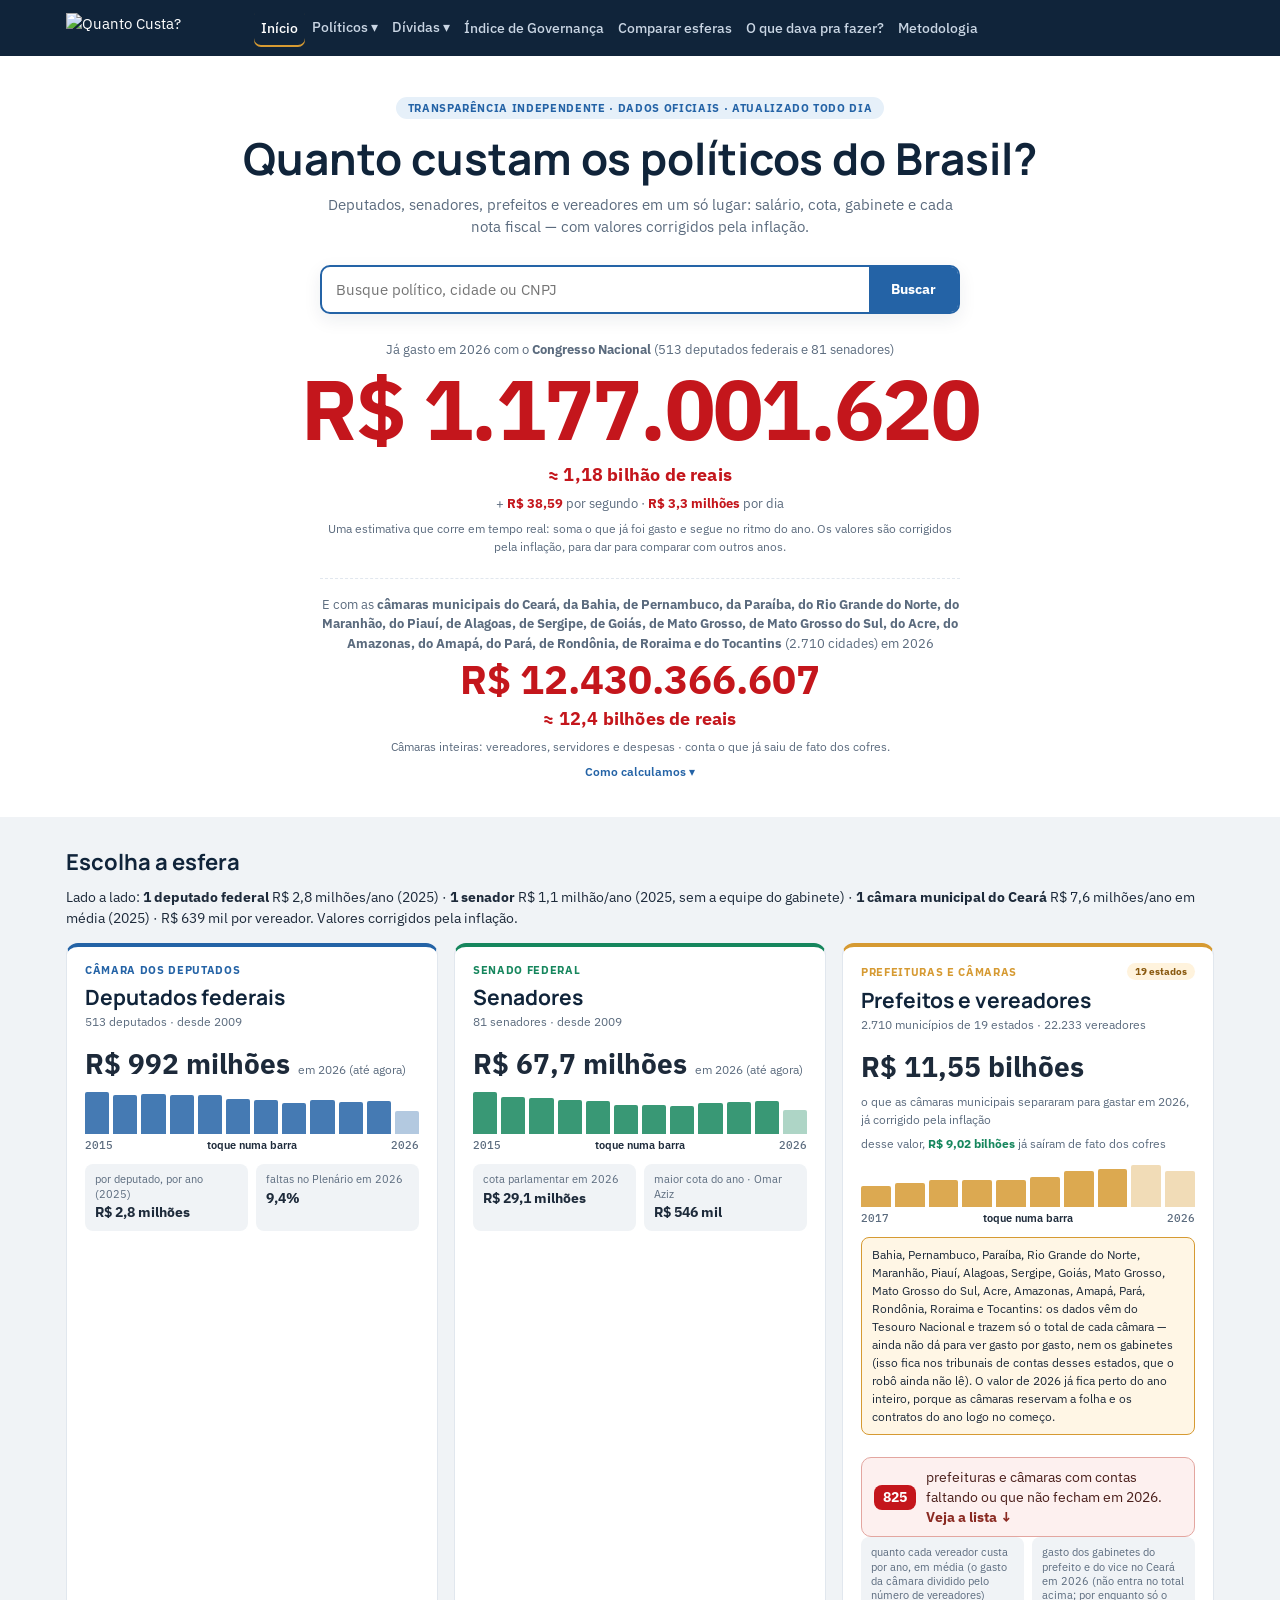
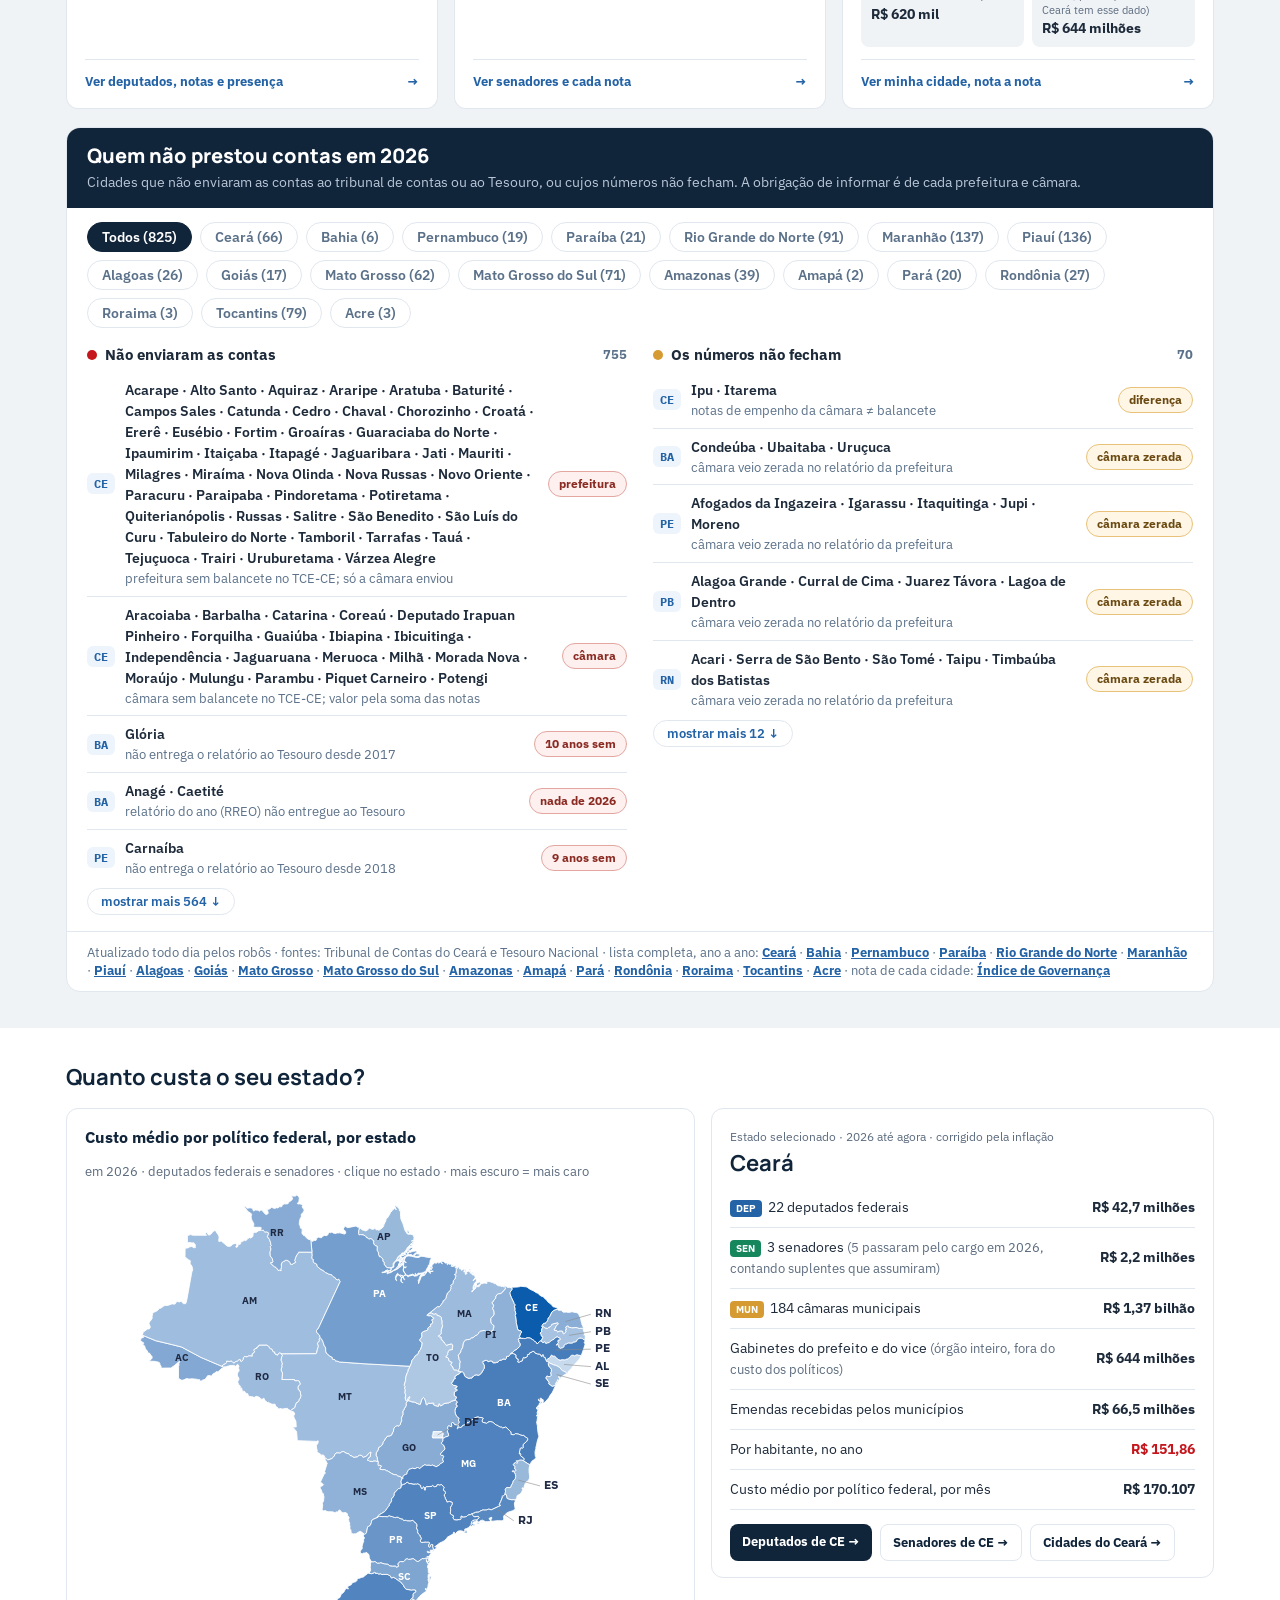
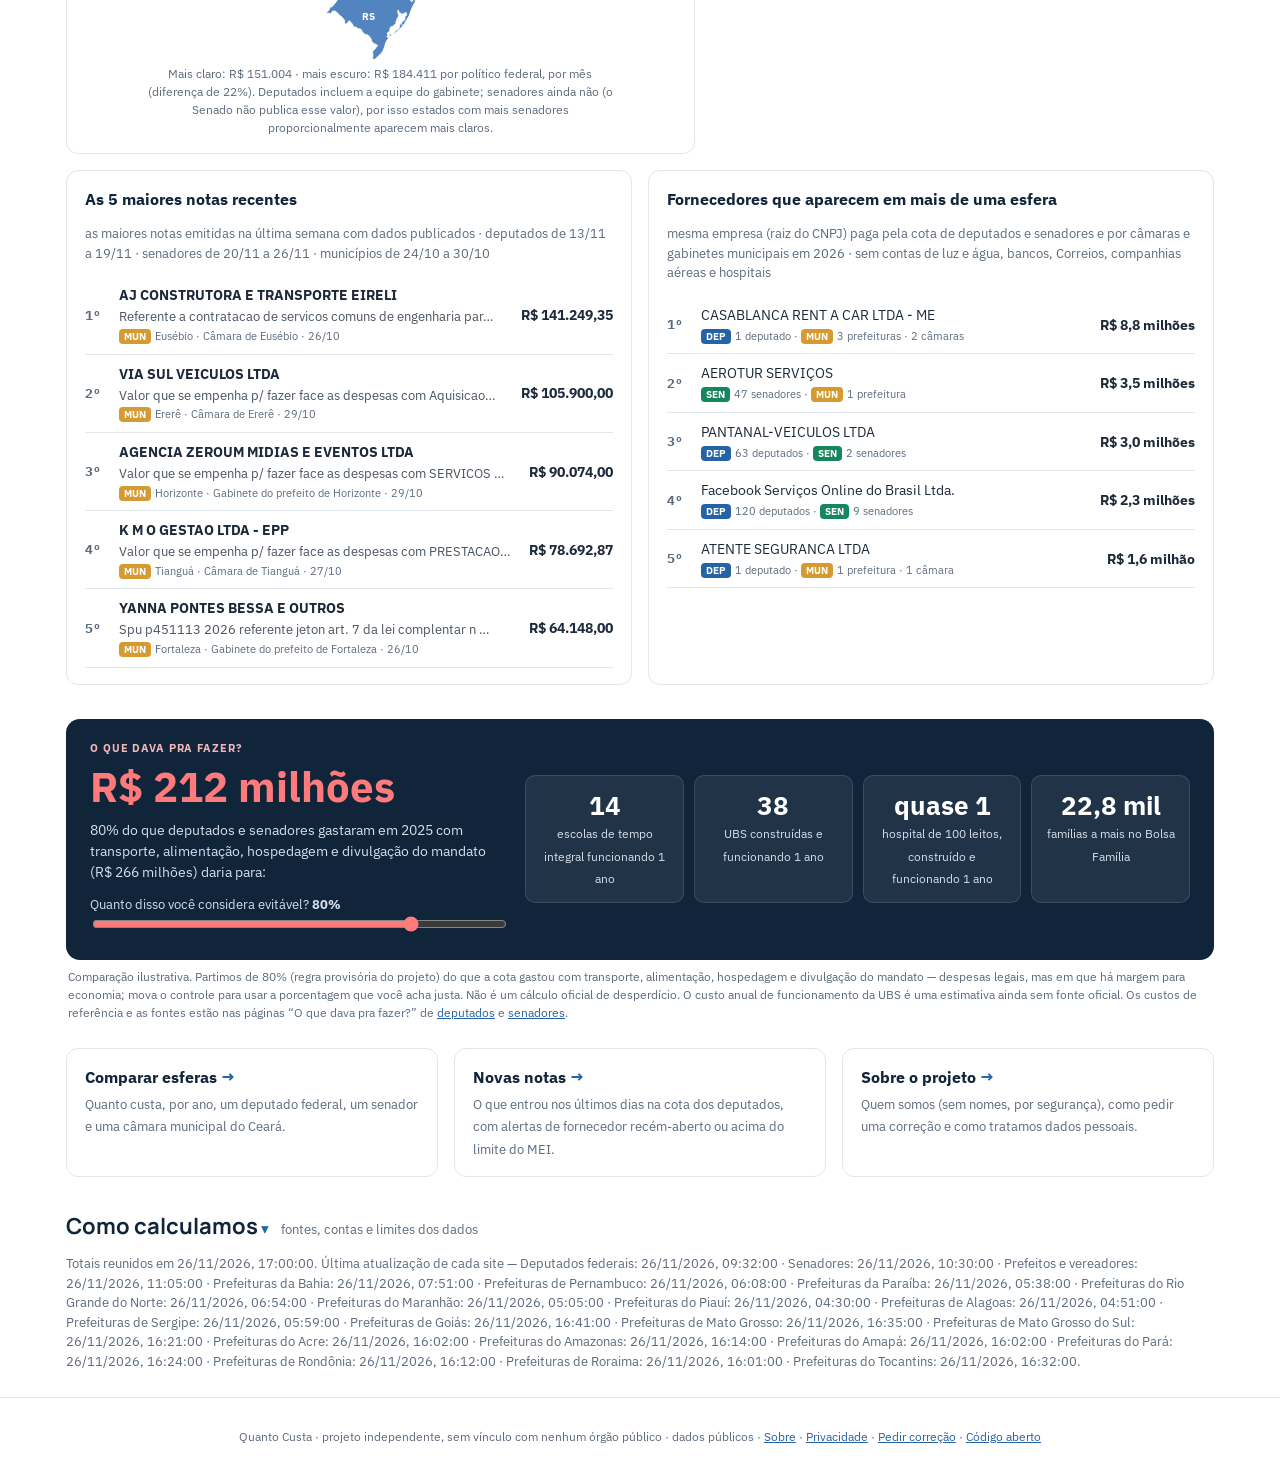
==== commit 6ba159c2: "Home revisada: "Como calculamos" e rótulos do mapa/pendências sem jargão Reescreve a seção "Como cal" ====
--- a/index.html
+++ b/index.html
@@ -149,17 +149,17 @@
     <details class="metodo-box" id="metodo-box">
     <summary><h2 class="sec">Como calculamos</h2><span class="metodo-dica">fontes, contas e limites dos dados</span></summary>
     <ul>
-      <li><b>Deputados federais</b>: salário, ajudas de custo, auxílio-moradia, cota parlamentar (CEAP) e verba de gabinete, com dados da Câmara dos Deputados.</li>
-      <li><b>Senadores</b>: salário e cota parlamentar (CEAPS), com dados do Senado Federal. É um piso: a equipe do gabinete ainda não entra.</li>
-      <li><b>Câmaras municipais do Ceará</b>: despesa realizada (empenhado menos anulações) da câmara inteira — salário dos vereadores, servidores e despesas da casa —, com dados do TCE-CE, conferida nota a nota contra o balancete. "Por vereador" é o custo da câmara inteira dividido pelo número de vereadores eleitos.</li>
-      <li><b>Câmaras municipais dos demais estados</b> (18 estados do Nordeste, Norte e Centro-Oeste): despesa da função "Legislativa" no relatório que cada prefeitura entrega ao Tesouro Nacional (SICONFI), a cada dois meses. Esse relatório traz só totais por área: não tem nota a nota, fornecedores nem gabinetes. Cidades que não entregaram o relatório ficam de fora da soma e aparecem na lista "Quem não prestou contas".</li>
+      <li><b>Deputados federais</b>: salário, ajudas de custo, auxílio-moradia, cota parlamentar e verba de gabinete, com dados da Câmara dos Deputados.</li>
+      <li><b>Senadores</b>: salário e cota parlamentar, com dados do Senado Federal. Por enquanto é um valor mínimo: a equipe do gabinete ainda não entra.</li>
+      <li><b>Câmaras municipais do Ceará</b>: o gasto da câmara inteira — salário dos vereadores, servidores e despesas da casa —, com dados do Tribunal de Contas do Ceará (TCE-CE), conferido um a um contra a prestação de contas. "Por vereador" é o custo da câmara inteira dividido pelo número de vereadores eleitos.</li>
+      <li><b>Câmaras municipais dos demais estados</b> (18 estados do Nordeste, Norte e Centro-Oeste): a parte da prefeitura gasta com a câmara, no relatório que cada prefeitura entrega ao Tesouro Nacional a cada dois meses. Esse relatório traz só os totais por área: não dá para ver gasto por gasto, nem os fornecedores ou os gabinetes. Cidades que não entregaram o relatório ficam de fora da soma e aparecem na lista "Quem não prestou contas".</li>
       <li><b>Gabinete do prefeito e do vice</b>: no TCE-CE são órgãos inteiros da prefeitura, que costumam incluir comunicação, cerimonial, procuradoria, assessorias e programas. Não são o custo do prefeito; por isso ficam fora do contador e aparecem numa linha própria. O salário individual do prefeito, do vice e dos vereadores não vem nos dados do TCE (a folha chega em lote, sem nomes).</li>
-      <li><b>Contadores do ano</b>: o principal soma deputados federais e senadores; o das câmaras municipais é separado. Os dois avançam no ritmo de gasto do próprio ano até 31 de dezembro (estimativa). O das câmaras parte do que já foi <b>pago</b> (Ceará) ou <b>liquidado</b> (Tesouro), por isso pode ficar um pouco abaixo do valor <b>registrado</b> (empenhado) que aparece nos cartões e no mapa.</li>
+      <li><b>Contadores do ano</b>: o principal soma deputados federais e senadores; o das câmaras municipais é separado. Os dois avançam no ritmo de gasto do próprio ano até 31 de dezembro (estimativa). O das câmaras parte do que <b>já saiu de fato dos cofres</b>, por isso pode ficar um pouco abaixo do valor que foi <b>só reservado no orçamento</b>, que aparece nos cartões e no mapa.</li>
       <li><b>Conferências antes de publicar</b>: o robô do hub não publica uma esfera enquanto o robô dela estiver rodando, se o número de vereadores não bater com a fonte ou se algum ano cair pela metade (sinal de coleta incompleta); nesses casos, mantém o último número bom.</li>
-      <li><b>Mapa</b>: custo médio de um deputado federal ou senador do estado por mês, no ano em andamento (soma dos custos ÷ soma dos meses em exercício). As câmaras municipais entram no painel dos 19 estados já cobertos (Nordeste, Norte e Centro-Oeste); gabinetes e emendas, só no Ceará.</li>
+      <li><b>Mapa</b>: custo médio de um deputado federal ou senador do estado por mês, no ano em andamento (soma dos custos dividida pelos meses em exercício). As câmaras municipais entram no painel dos 19 estados já cobertos (Nordeste, Norte e Centro-Oeste); gabinetes e emendas, só no Ceará.</li>
       <li><b>Notas da semana</b>: em cada esfera, as notas emitidas nos 7 dias que terminam na nota mais recente já publicada (Câmara, Senado e TCE-CE publicam com atrasos diferentes). Folha de pessoal das prefeituras não entra. Valor de cada nota como publicado (sem correção).</li>
       <li><b>Fornecedores em mais de uma esfera</b>: empresas agrupadas pela raiz do CNPJ (8 primeiros dígitos, que junta matriz e filiais), com o que cada esfera pagou no ano.</li>
-      <li><b>Barrinhas dos cartões</b>: custo de cada ano em valores de hoje, corrigidos pelo IPCA (Banco Central). A última barra, mais clara, é o ano em andamento.</li>
+      <li><b>Barrinhas dos cartões</b>: o custo de cada ano, corrigido pela inflação. A última barra, mais clara, é o ano em andamento.</li>
     </ul>
     </details>
     <p class="sub" id="atualizacao"></p>
@@ -173,7 +173,7 @@
 <script src="vendor/mapa-brasil.js"></script>
 <script src="referencias.js?v=1"></script>
 <script src="menu.js?v=1"></script>
-<script src="hub.js?v=35"></script>
+<script src="hub.js?v=36"></script>
 <!-- contador de visitas sem cookies e sem dados pessoais (GoatCounter) -->
 <script data-goatcounter="https://quantocustaum.goatcounter.com/count" async src="https://gc.zgo.at/count.js"></script>
 <script>/* número de visitas: selo no topo (ou no rodapé, se a página não tiver selo); some se o GoatCounter não responder */
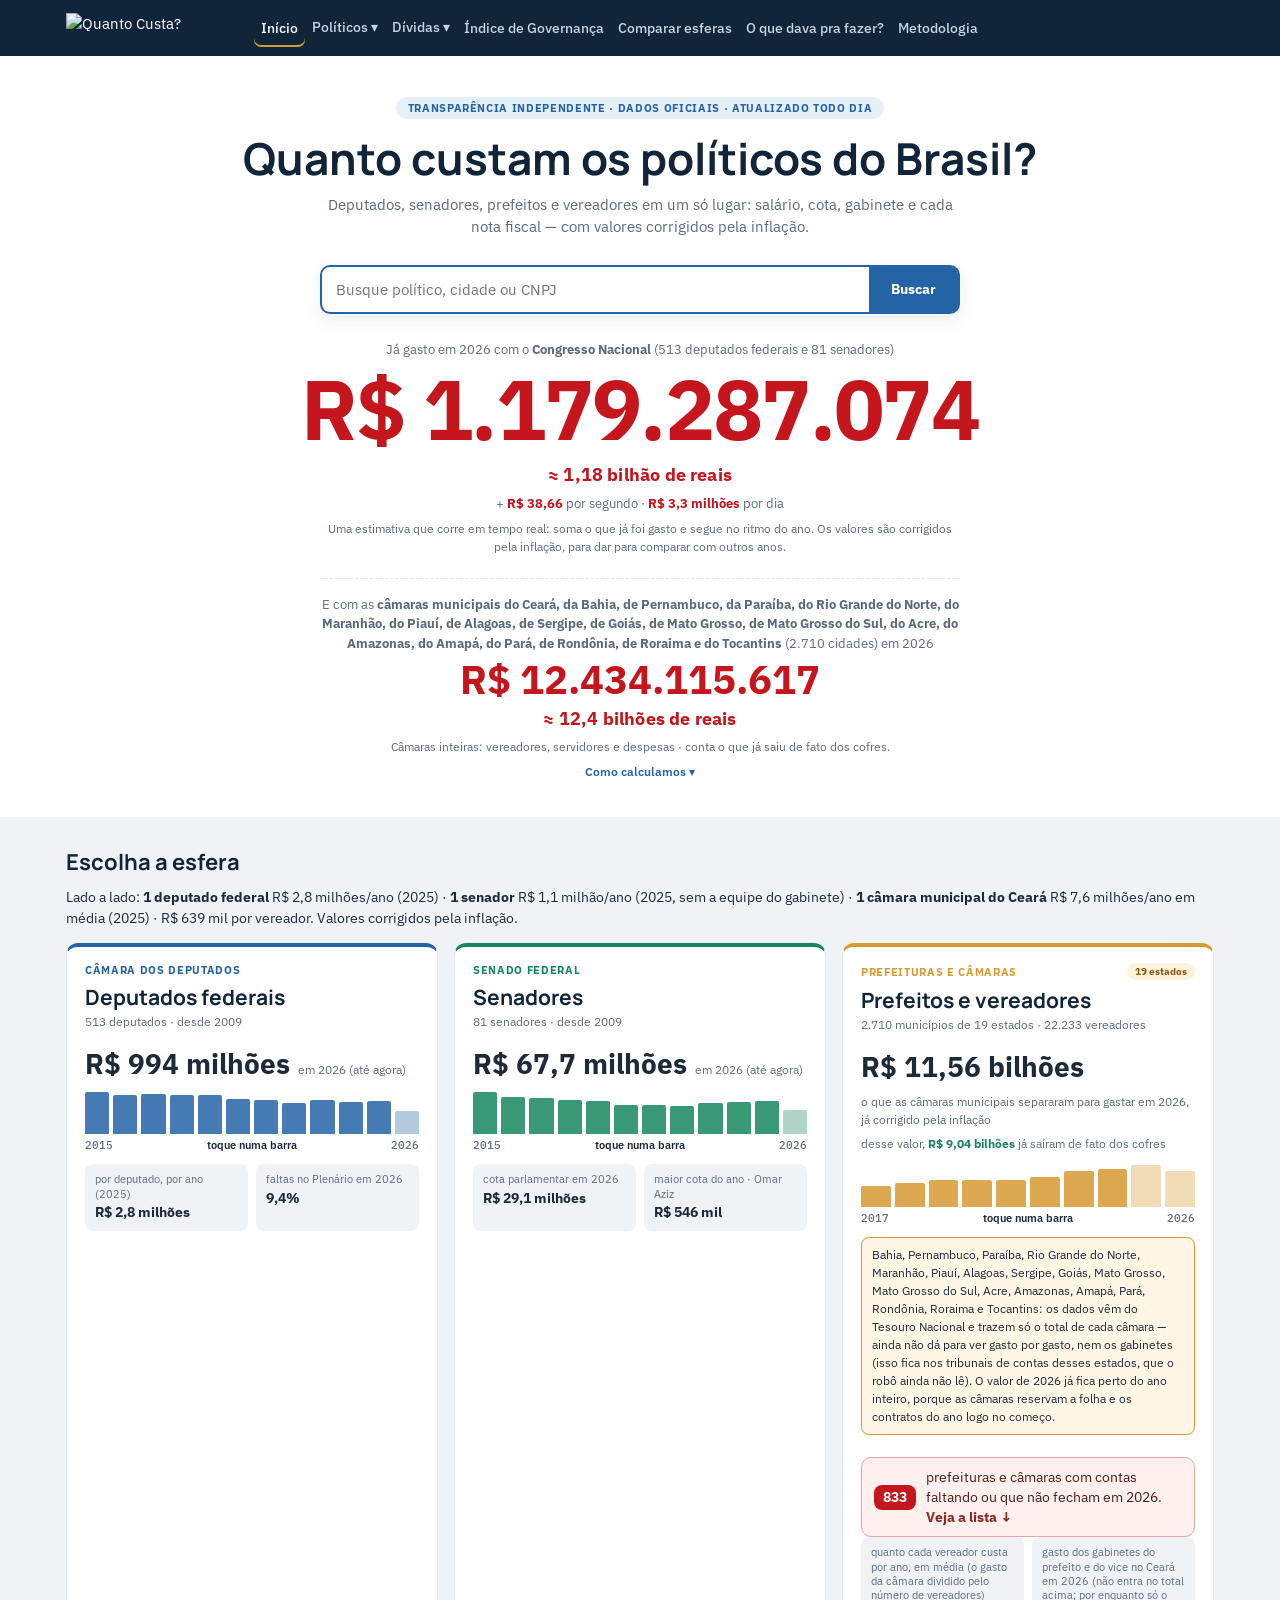
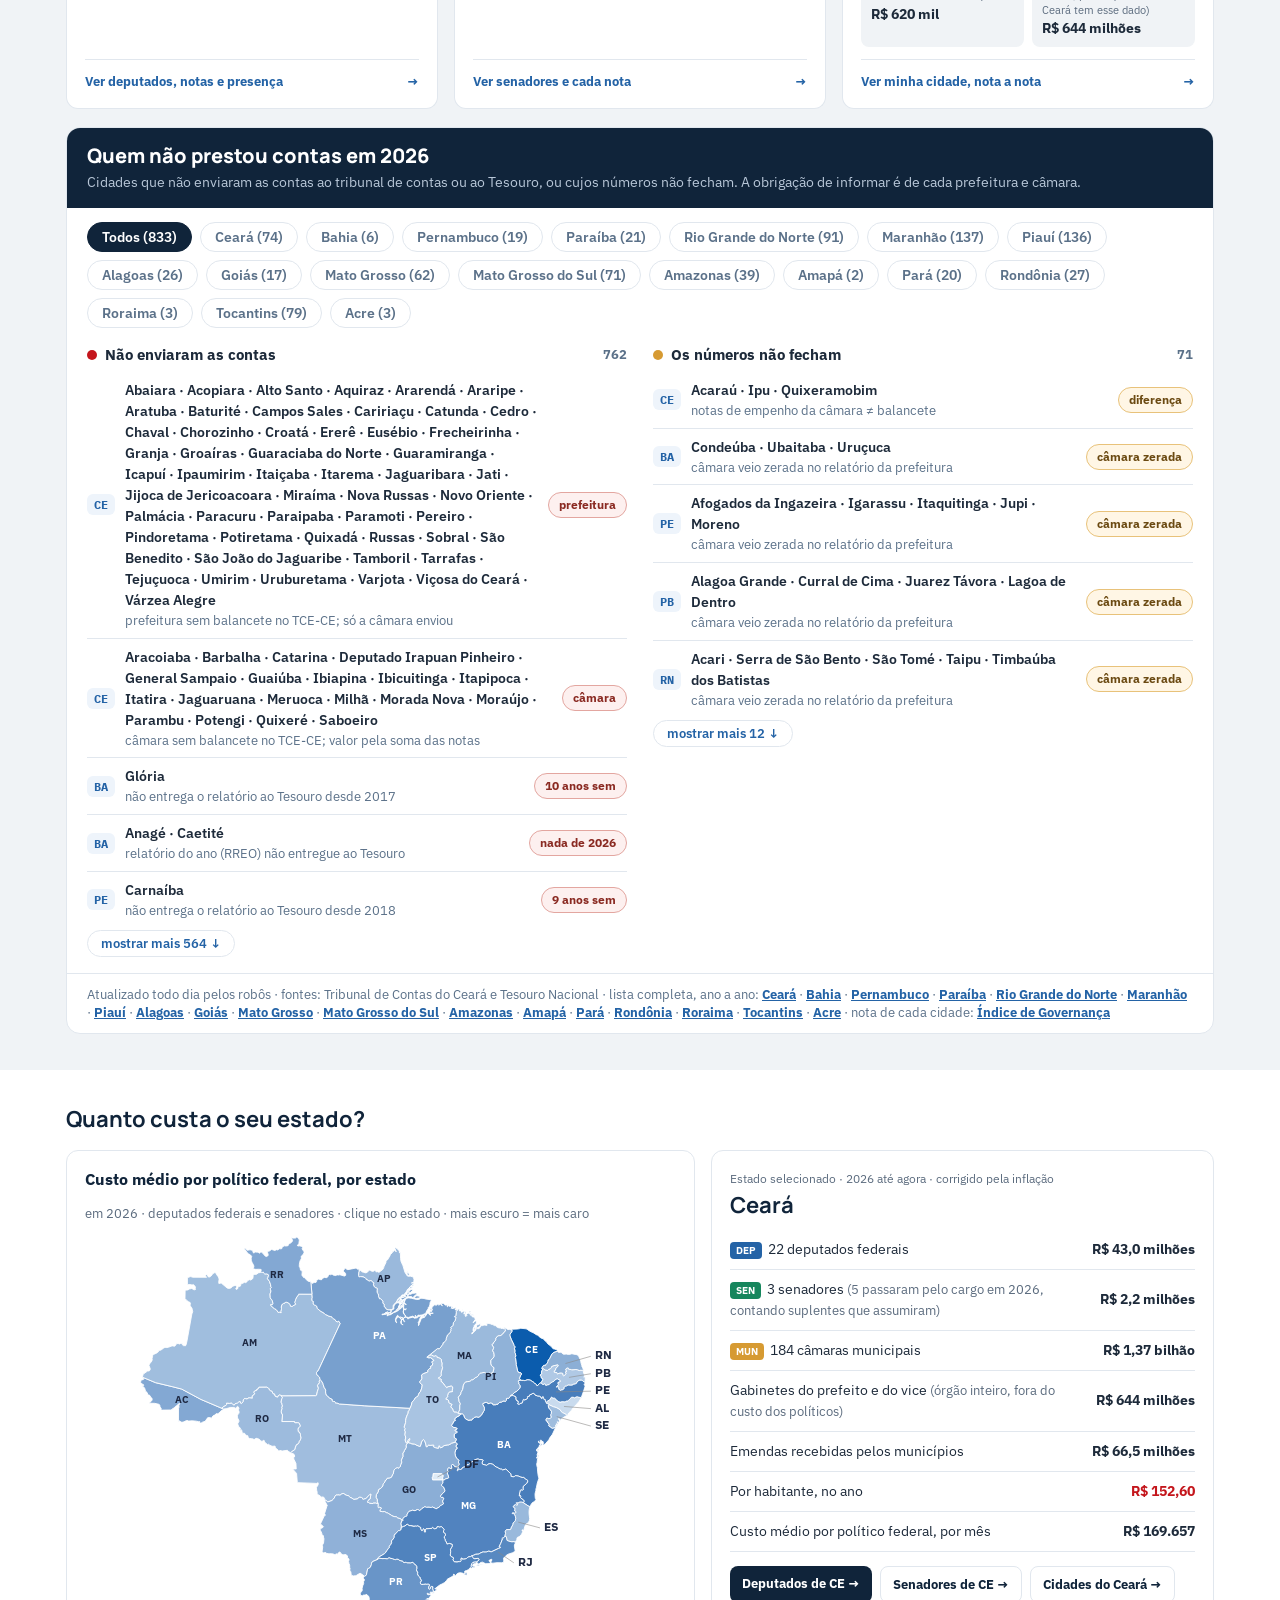
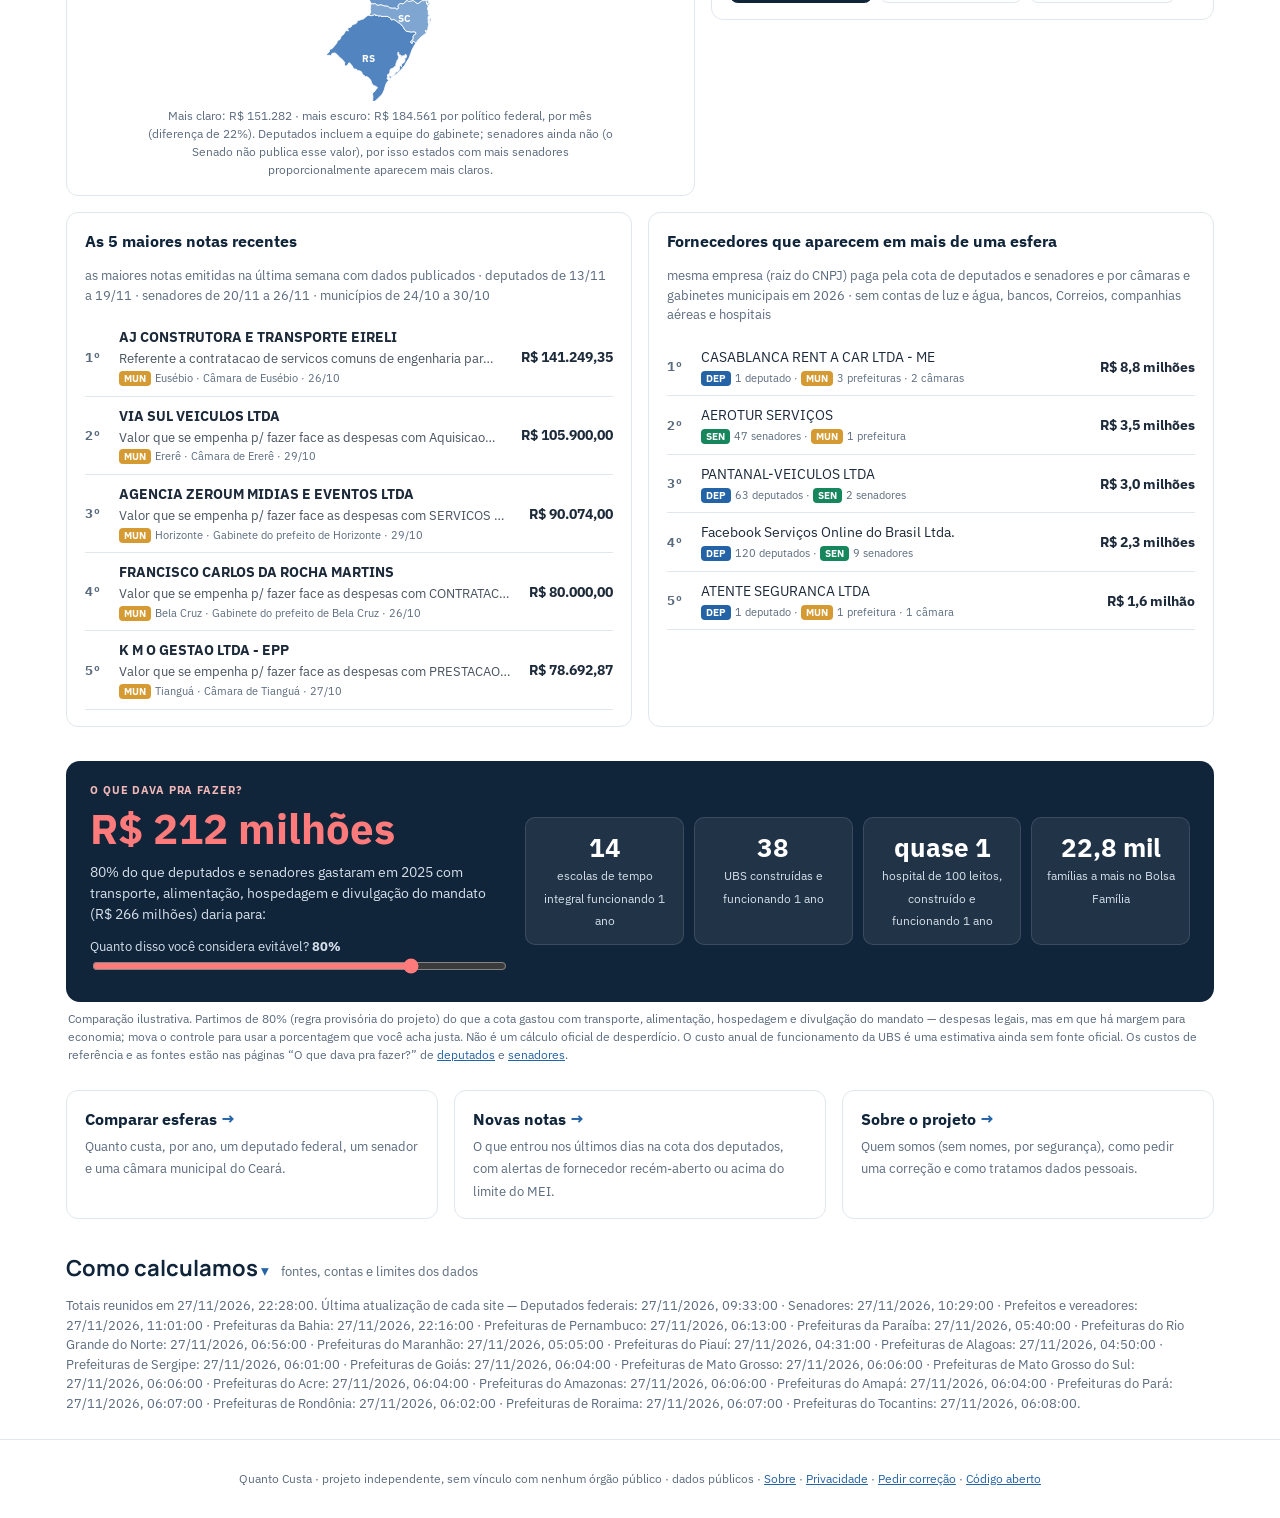
==== commit 15e14a31: "Hub: painel nacional da dívida das prefeituras Junta o divida.json (RGF/SICONFI) dos municípios de t" ====
--- a/index.html
+++ b/index.html
@@ -20,7 +20,7 @@
 <link rel="preconnect" href="https://fonts.googleapis.com">
 <link rel="preconnect" href="https://fonts.gstatic.com" crossorigin>
 <link href="https://fonts.googleapis.com/css2?family=IBM+Plex+Mono:wght@400;500;600;700&family=IBM+Plex+Sans:wght@400;500;600;700&family=Manrope:wght@600;700;800&display=swap" rel="stylesheet">
-<link rel="stylesheet" href="hub.css?v=20">
+<link rel="stylesheet" href="hub.css?v=21">
 <link rel="stylesheet" href="https://quantocustaum.com/marca/tokens.css?v=1">
 <link rel="stylesheet" href="https://quantocustaum.com/marca/marca.css?v=1">
 <script type="application/ld+json">
@@ -110,6 +110,16 @@
     </div>
   </section>
 
+  <section class="largura" id="divida-hub" hidden>
+    <h2 class="sec">Dívida das prefeituras</h2>
+    <div class="div-ind" id="divida-kpis"></div>
+    <article class="painel">
+      <h3>As mais endividadas por habitante</h3>
+      <ol class="div-top" id="divida-top"></ol>
+      <p class="sub" id="divida-rod"></p>
+    </article>
+  </section>
+
   <section class="largura destaques" id="destaques">
     <article class="painel">
       <h3>As 5 maiores notas recentes</h3>
@@ -173,7 +183,7 @@
 <script src="vendor/mapa-brasil.js"></script>
 <script src="referencias.js?v=1"></script>
 <script src="menu.js?v=1"></script>
-<script src="hub.js?v=36"></script>
+<script src="hub.js?v=37"></script>
 <!-- contador de visitas sem cookies e sem dados pessoais (GoatCounter) -->
 <script data-goatcounter="https://quantocustaum.goatcounter.com/count" async src="https://gc.zgo.at/count.js"></script>
 <script>/* número de visitas: selo no topo (ou no rodapé, se a página não tiver selo); some se o GoatCounter não responder */
--- a/hub.css
+++ b/hub.css
@@ -294,3 +294,19 @@
 /* maiores notas: fornecedor em destaque, descrição embaixo */
 .top-notas .o a.forn { font-weight: 700; }
 .top-notas .desc { display: block; font-size: 12.5px; color: var(--tinta); opacity: .8; margin-top: 1px; }
+
+/* Dívida das prefeituras (RGF/SICONFI) — painel nacional */
+.div-ind { display: grid; grid-template-columns: repeat(3,1fr); gap: 16px; margin: 0 0 20px; }
+@media (max-width: 640px) { .div-ind { grid-template-columns: 1fr; } }
+.d-ind { background: var(--painel); border: 1px solid var(--linha); border-top: 4px solid var(--vermelho); border-radius: 12px; padding: 16px 18px; display: flex; flex-direction: column; gap: 3px; }
+.d-ind .num { font: 800 clamp(26px,5vw,34px)/1 var(--sans); color: var(--vermelho); letter-spacing: -.02em; }
+.d-ind .d-r { font-weight: 700; }
+.d-ind .d-o { font-size: .85em; color: var(--suave); }
+.div-top { list-style: none; margin: 6px 0 0; padding: 0; }
+.div-top li { display: flex; align-items: baseline; gap: 10px; padding: 9px 2px; border-bottom: 1px solid var(--linha); flex-wrap: wrap; }
+.div-top .pos { font-weight: 800; color: var(--suave); min-width: 1.5em; text-align: right; }
+.div-top a { font-weight: 700; color: var(--azul-esc); text-decoration: none; }
+.div-top a:hover { text-decoration: underline; }
+.div-top .uf { font-size: .78em; color: var(--suave); font-weight: 700; }
+.div-top .d-val { margin-left: auto; font-variant-numeric: tabular-nums; }
+.div-top .d-acima { color: var(--vermelho); font-weight: 700; font-size: .85em; }
